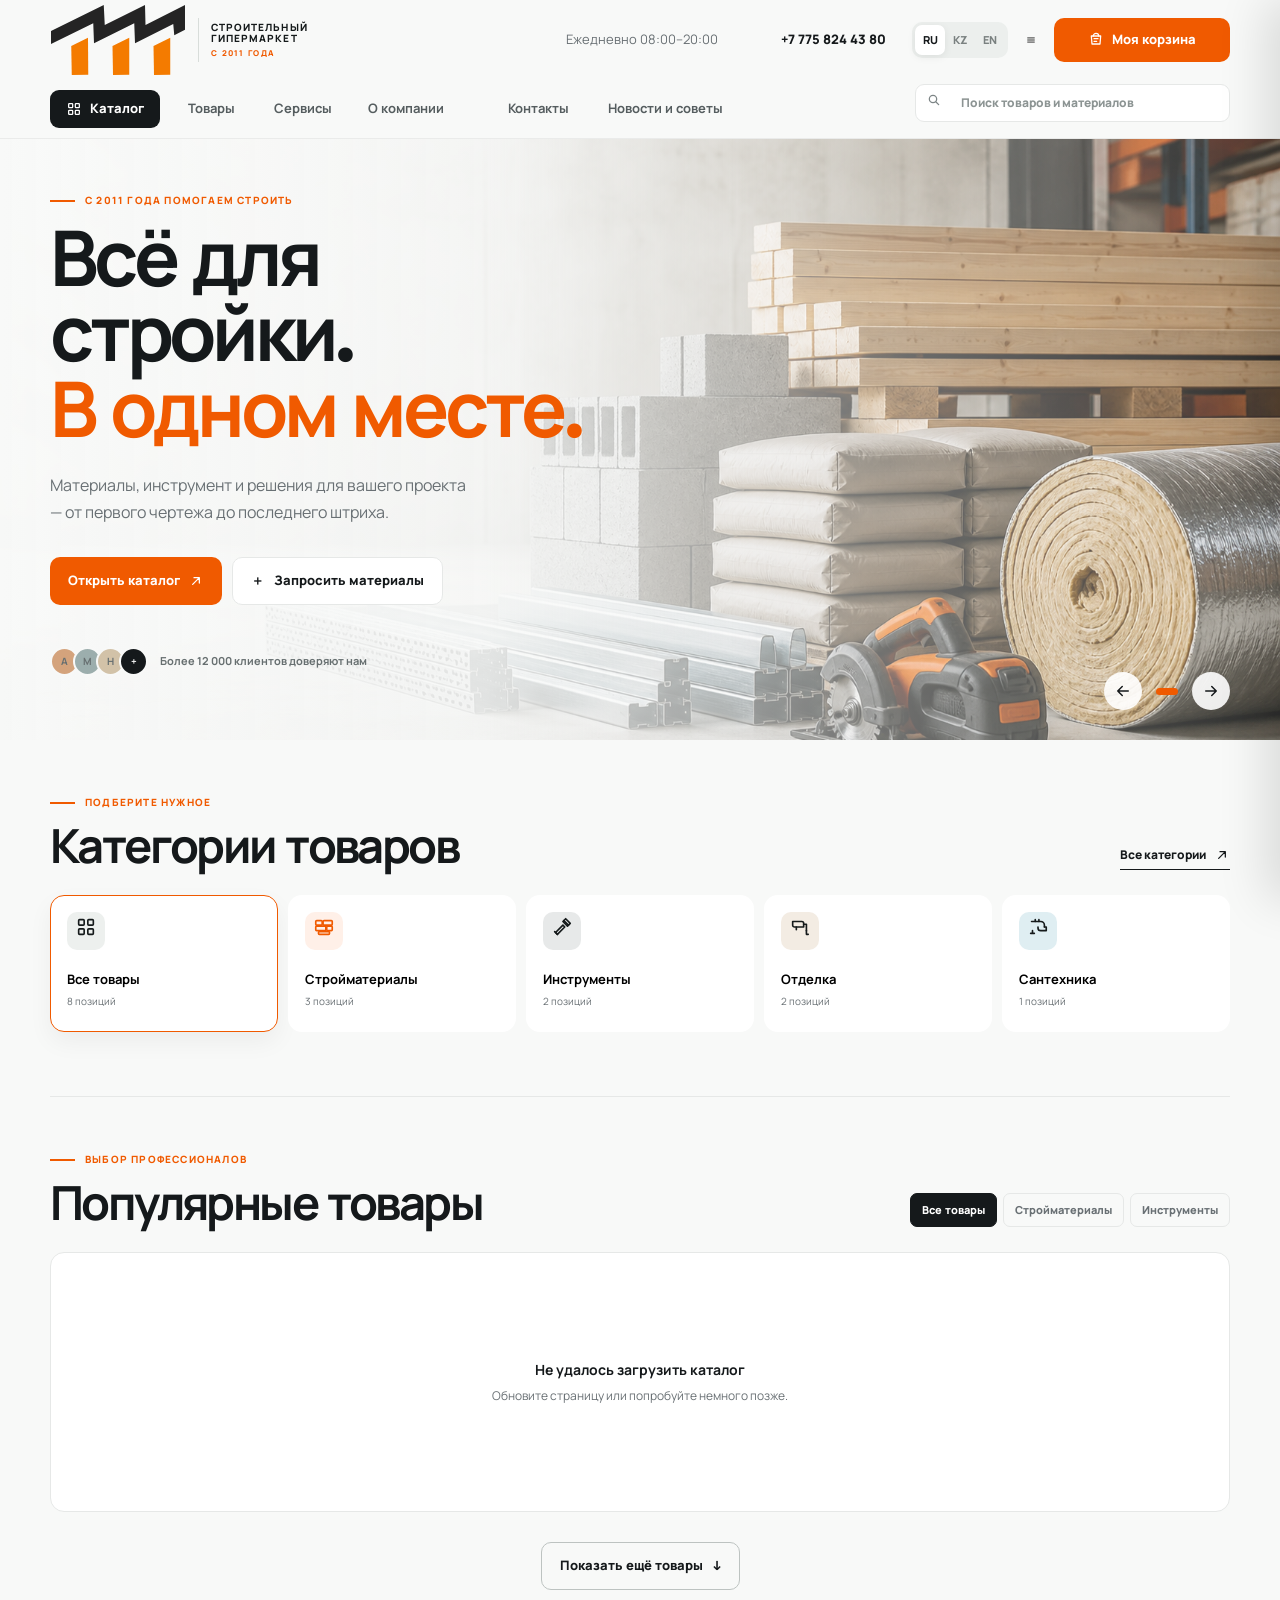
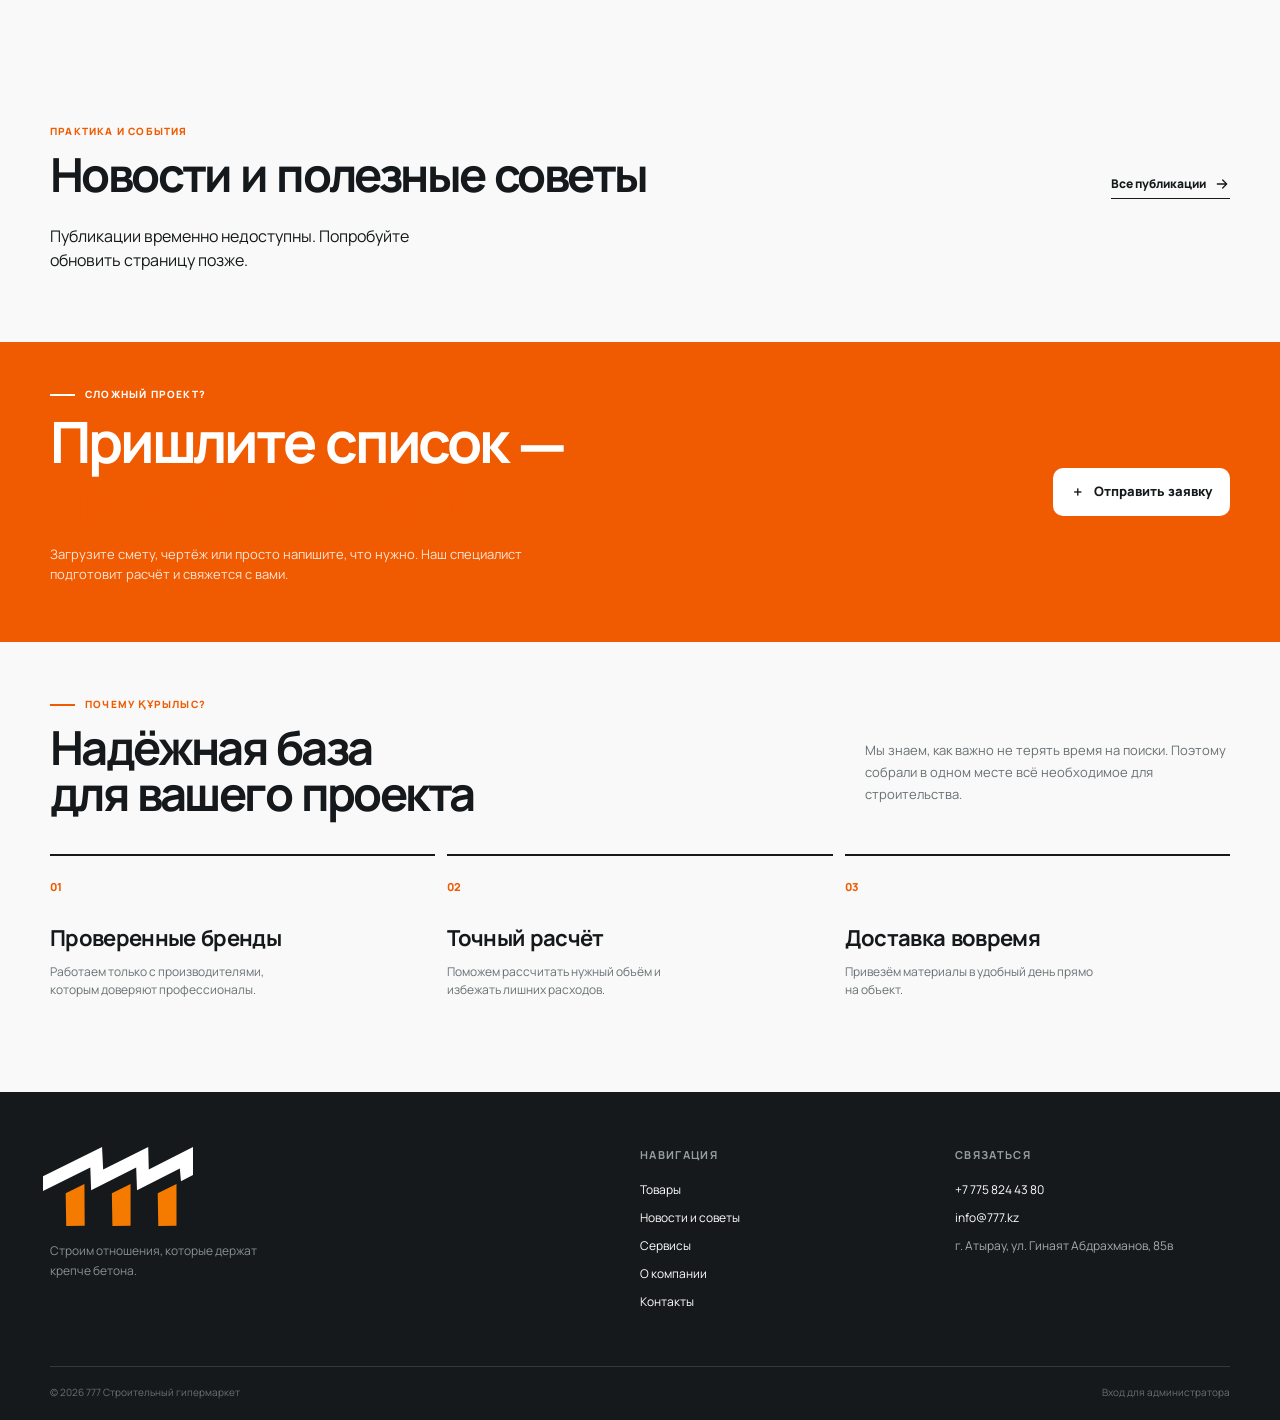
==== index.html @ 5c532634 "Keep header and hero layout stable when switching languages" ====
<!doctype html>
<html lang="ru">
  <head>
    <meta charset="UTF-8" />
    <meta name="viewport" content="width=device-width, initial-scale=1.0" />
    <link rel="icon" type="image/svg+xml" href="assets/main-logo.svg?v=20260815" />
    <meta name="description" content="777 — строительный гипермаркет в Атырау. Строительные материалы, инструменты, комплектация, расчёт и доставка для вашего проекта." />
    <meta name="robots" content="index, follow" />
    <meta name="theme-color" content="#f25c05" />
    <link rel="canonical" href="https://kurylys-hypermarket.pages.dev/" />
    <meta property="og:type" content="website" />
    <meta property="og:locale" content="ru_KZ" />
    <meta property="og:site_name" content="777 — строительный гипермаркет" />
    <meta property="og:title" content="777 — строительный гипермаркет в Атырау" />
    <meta property="og:description" content="Строительные материалы, инструменты, комплектация, расчёт и доставка для вашего проекта." />
    <meta property="og:url" content="https://kurylys-hypermarket.pages.dev/" />
    <meta property="og:image" content="https://kurylys-hypermarket.pages.dev/assets/building-materials-hero.png" />
    <meta property="og:image:alt" content="Строительные материалы в гипермаркете 777" />
    <meta name="twitter:card" content="summary_large_image" />
    <meta name="twitter:title" content="777 — строительный гипермаркет в Атырау" />
    <meta name="twitter:description" content="Строительные материалы, инструменты, комплектация, расчёт и доставка." />
    <meta name="twitter:image" content="https://kurylys-hypermarket.pages.dev/assets/building-materials-hero.png" />
    <title>777 — строительный гипермаркет в Атырау</title>
    <link rel="preconnect" href="https://fonts.googleapis.com" />
    <link rel="preconnect" href="https://fonts.gstatic.com" crossorigin />
    <link href="https://fonts.googleapis.com/css2?family=Manrope:wght@400;500;600;700;800&family=Space+Grotesk:wght@500;600;700&display=swap" rel="stylesheet" />
    <link rel="stylesheet" href="styles.css?v=20260811-home-cart" />
    <link rel="stylesheet" href="cart.css" />
    <link rel="stylesheet" href="primary-logo.css" />
    <script type="application/ld+json">
      {"@context":"https://schema.org","@graph":[{"@type":"Store","name":"777 — строительный гипермаркет","image":"https://kurylys-hypermarket.pages.dev/assets/building-materials-hero.png","logo":"https://kurylys-hypermarket.pages.dev/assets/main-logo.svg","url":"https://kurylys-hypermarket.pages.dev/","telephone":"+77758244380","email":"info@777.kz","address":{"@type":"PostalAddress","addressLocality":"Атырау","streetAddress":"ул. Гинаят Абдрахманов, 85в","addressCountry":"KZ"},"openingHours":"Mo-Su 08:00-20:00","description":"Строительный гипермаркет: материалы, инструменты, комплектация и расчёт."},{"@type":"WebSite","name":"777 — строительный гипермаркет","url":"https://kurylys-hypermarket.pages.dev/","potentialAction":{"@type":"SearchAction","target":"https://kurylys-hypermarket.pages.dev/catalog.html?search={search_term_string}","query-input":"required name=search_term_string"}}]}
    </script>
  <link rel="stylesheet" href="storefront.css?v=20261113-language-layout">
<script src="category-cache.js?v=20261113-merged-categories"></script>
</head>
  <body>
    <div class="announcement"><div class="container announcement__inner"><span class="announcement__dot"></span><span data-i18n="announcement">Доставка по городу от 15 000 ₸ — бесплатно</span><button class="announcement__close" aria-label="Закрыть">×</button></div></div>
    <header class="site-header">
      <div class="container header__top">
        <a class="brand" href="#top" aria-label="Құрылыс Гипермаркеті">
          <img src="assets/main-logo.svg" alt="777 Строительный гипермаркет" />
        </a>
        <div class="header__contacts"><span class="muted" data-i18n="workingHours">Ежедневно 08:00–20:00</span><a href="tel:+77758244380">+7 775 824 43 80</a></div>
        <div class="header__actions">
          <div class="language-switcher" role="group" aria-label="Язык"><button class="lang active" data-lang="ru">RU</button><button class="lang" data-lang="kz">KZ</button><button class="lang" data-lang="en">EN</button></div>
          <button class="icon-button menu-toggle" aria-label="Открыть меню">☰</button>
          <a class="quote-button has-inline-icon" href="cart.html" aria-label="Открыть корзину"><svg viewBox="0 0 24 24" aria-hidden="true"><path d="M5 6h14l-1 12H6L5 6Z"></path><path d="M9 10h6M9 14h4"></path><path d="M8 6a4 4 0 0 1 8 0"></path></svg><span data-i18n="quote">Моя корзина</span><b class="quote-count" data-cart-count>0</b></a>
        </div>
      </div>
      <div class="container header__nav-row">
        <button class="catalog-button" data-scroll="catalog"><span>☷</span><span data-i18n="catalog">Каталог</span></button>
        <nav class="main-nav" aria-label="Основная навигация"><a href="#catalog" data-i18n="navCatalog">Товары</a><a href="#services" data-i18n="navServices">Сервисы</a><a href="#about" data-i18n="navAbout">О компании</a><a href="#contacts" data-i18n="navContacts">Контакты</a></nav>
        <label class="search"><span aria-hidden="true">⌕</span><input id="searchInput" type="search" placeholder="Поиск товаров и материалов" data-i18n-placeholder="search" /></label>
      </div>
    </header>

    <main id="top">
      <section class="hero container">
        <div class="hero__content"><p class="eyebrow"><span class="eyebrow__line"></span><span data-i18n="eyebrow">С 2011 года помогаем строить</span></p><h1 data-i18n="heroTitle">Всё для стройки.<br /><em>В одном месте.</em></h1><p class="hero__text" data-i18n="heroText">Материалы, инструмент и решения для вашего проекта — от первого чертежа до последнего штриха.</p><div class="hero__actions"><a class="button button--primary" href="#catalog" data-i18n="openCatalog">Открыть каталог <span>↗</span></a><button class="button button--secondary" data-open-request><span>＋</span><span data-i18n="requestMaterials">Запросить материалы</span></button></div><div class="hero__trust"><div class="trust-avatars"><span>А</span><span>М</span><span>Н</span><b>+</b></div><span data-i18n="trusted">Более 12 000 клиентов доверяют нам</span></div></div>
        <div class="hero__visual"><div class="hero__orange-shape"></div><div class="hero__grid"></div><div class="hero-card hero-card--main"><span class="hero-card__tag">№ 01 / BUILD SMART</span><div class="hero-card__illustration"><span class="beam beam--1"></span><span class="beam beam--2"></span><span class="beam beam--3"></span><span class="beam beam--4"></span><span class="brick brick--1"></span><span class="brick brick--2"></span><span class="brick brick--3"></span><span class="brick brick--4"></span></div><strong data-i18n="heroCardTitle">Строим<br />с уверенностью</strong><span class="hero-card__arrow">↗</span></div><div class="hero-card hero-card--small"><span>★</span><b>4.9</b><small data-i18n="reviews">рейтинг клиентов</small></div></div>
      </section>

      <section class="category-strip container" id="catalog"><div class="section-heading"><div><p class="eyebrow"><span class="eyebrow__line"></span><span data-i18n="catalogEyebrow">Подберите нужное</span></p><h2 data-i18n="categoryTitle">Категории товаров</h2></div><a class="text-link" href="#products" data-i18n="allCategories">Все категории ↗</a></div><div class="category-grid"><button class="category-card category-card--active" data-category="all"><span class="category-icon">▦</span><b data-i18n="all">Все товары</b><small>1 240 позиций</small></button><button class="category-card" data-category="materials"><span class="category-icon category-icon--orange">▰</span><b data-i18n="materials">Стройматериалы</b><small>386 позиций</small></button><button class="category-card" data-category="tools"><span class="category-icon category-icon--dark">⌁</span><b data-i18n="tools">Инструменты</b><small>214 позиций</small></button><button class="category-card" data-category="finishing"><span class="category-icon category-icon--sand">◈</span><b data-i18n="finishing">Отделка</b><small>512 позиций</small></button><button class="category-card" data-category="plumbing"><span class="category-icon category-icon--blue">◒</span><b data-i18n="plumbing">Сантехника</b><small>128 позиций</small></button></div></section>

      <section class="products container" id="products"><div class="section-heading"><div><p class="eyebrow"><span class="eyebrow__line"></span><span data-i18n="popularEyebrow">Выбор профессионалов</span></p><h2 data-i18n="popularTitle">Популярные товары</h2></div><div class="product-controls"><button class="filter-button active" data-filter="all" data-i18n="all">Все</button><button class="filter-button" data-filter="materials" data-i18n="materials">Стройматериалы</button><button class="filter-button" data-filter="tools" data-i18n="tools">Инструменты</button></div></div><div class="product-grid" id="productGrid"></div><div class="products__footer"><button class="button button--outline" data-load-more data-i18n="showMore">Показать ещё товары <span>↓</span></button></div></section>

      <section class="request-band" id="services"><div class="container request-band__inner"><div><p class="eyebrow eyebrow--light"><span class="eyebrow__line"></span><span data-i18n="serviceEyebrow">Сложный проект?</span></p><h2 data-i18n="serviceTitle">Пришлите список —<br /><em>мы всё соберём.</em></h2><p data-i18n="serviceText">Загрузите смету, чертёж или просто напишите, что нужно. Наш специалист подготовит расчёт и свяжется с вами.</p></div><button class="button button--light" data-open-request><span>＋</span><span data-i18n="sendRequest">Отправить заявку</span></button></div></section>

      <section class="benefits container" id="about"><div class="section-heading"><div><p class="eyebrow"><span class="eyebrow__line"></span><span data-i18n="whyEyebrow">Почему Құрылыс?</span></p><h2 data-i18n="whyTitle">Надёжная база<br />для вашего проекта</h2></div><p class="section-lead" data-i18n="whyText">Мы знаем, как важно не терять время на поиски. Поэтому собрали в одном месте всё необходимое для строительства.</p></div><div class="benefits-grid"><article><span>01</span><h3 data-i18n="benefit1Title">Проверенные бренды</h3><p data-i18n="benefit1Text">Работаем только с производителями, которым доверяют профессионалы.</p></article><article><span>02</span><h3 data-i18n="benefit2Title">Точный расчёт</h3><p data-i18n="benefit2Text">Поможем рассчитать нужный объём и избежать лишних расходов.</p></article><article><span>03</span><h3 data-i18n="benefit3Title">Доставка вовремя</h3><p data-i18n="benefit3Text">Привезём материалы в удобный день прямо на объект.</p></article></div></section>
    </main>
    <footer class="footer" id="contacts"><div class="container footer__grid"><div><img src="assets/footer-logo.svg" alt="777" class="footer__logo" /><p class="footer__muted" data-i18n="footerText">Строим отношения, которые держат крепче бетона.</p></div><div><b data-i18n="footerNav">Навигация</b><a href="#catalog" data-i18n="navCatalog">Товары</a><a href="#services" data-i18n="navServices">Сервисы</a><a href="#about" data-i18n="navAbout">О компании</a></div><div><b data-i18n="footerContact">Связаться</b><a href="tel:+77001234567">+7 700 123 45 67</a><a href="mailto:info@kurylys.kz">info@kurylys.kz</a><span>г. Алматы, ул. Жетысу 18</span></div></div><div class="container footer__bottom"><span>© 2026 Құрылыс Гипермаркеті</span><span>Made for building better.</span></div></footer>

    <div class="drawer-backdrop" data-close-quote></div><aside class="quote-drawer" aria-label="Моя заявка"><div class="drawer__head"><div><p class="eyebrow"><span class="eyebrow__line"></span><span data-i18n="quoteEyebrow">Ваш список</span></p><h2 data-i18n="quoteTitle">Моя заявка</h2></div><button class="drawer__close" data-close-quote aria-label="Закрыть">×</button></div><div class="quote-items" id="quoteItems"><div class="empty-state"><span>↗</span><b data-i18n="emptyQuote">Здесь появятся товары</b><p data-i18n="emptyQuoteText">Добавляйте позиции, чтобы отправить нам запрос.</p></div></div><div class="drawer__form"><label><span data-i18n="nameLabel">Ваше имя</span><input id="customerName" type="text" placeholder="Алексей" /></label><label><span data-i18n="phoneLabel">Телефон</span><input id="customerPhone" type="tel" placeholder="+7 700 000 00 00" /></label><button class="button button--primary button--full" data-submit-quote data-i18n="submitQuote">Отправить заявку ↗</button><small data-i18n="privacy">Нажимая кнопку, вы соглашаетесь на обработку данных.</small></div></aside>
    <div class="modal" id="requestModal" aria-hidden="true"><div class="modal__panel"><button class="modal__close" data-close-request aria-label="Закрыть">×</button><p class="eyebrow"><span class="eyebrow__line"></span><span data-i18n="modalEyebrow">Поможем с расчётом</span></p><h2 data-i18n="modalTitle">Запросить материалы</h2><p class="modal__text" data-i18n="modalText">Прикрепите смету, чертёж или список — специалист вернётся с расчётом.</p><form id="requestForm"><label><span data-i18n="nameLabel">Ваше имя</span><input required type="text" placeholder="Алексей" /></label><label><span data-i18n="phoneLabel">Телефон</span><input required type="tel" placeholder="+7 700 000 00 00" /></label><label><span data-i18n="commentLabel">Что вам нужно?</span><textarea rows="3" placeholder="Например: материалы для утепления фасада"></textarea></label><label class="file-drop"><input id="fileInput" type="file" accept=".pdf,.png,.jpg,.jpeg,.xlsx,.doc,.docx" /><span class="file-drop__icon">＋</span><b data-i18n="attach">Прикрепить файл</b><small data-i18n="attachHint">PDF, JPG, PNG, XLSX до 10 МБ</small><em id="fileName"></em></label><button class="button button--primary button--full" type="submit" data-i18n="sendRequest">Отправить заявку ↗</button></form></div></div>
    <div class="toast" id="toast"></div>
    <script src="legacy-hero-guard.js"></script>
    <script src="cart-store.js?v=20260811-home-cart"></script>
    <script src="app.js"></script>
    <script src="language-layout.js?v=20261113"></script>
    <script src="catalog-route.js?v=20260814-plesk-route"></script>
    <script src="hero-gallery.js"></script>
<script src="home-catalog.js?v=20260814-fast-catalog"></script>
<script src="home-cart.js?v=20260811-cart-controls"></script>
<script src="request-queue.js?v=20260814-request-sync"></script>
<script src="quote-form.js?v=20260811-drawer-client"></script>
    <script src="icons.js"></script>
    <script src="home-search-runtime.js"></script>
    <script src="footer.js?v=20261112-news"></script>
  <script src="storefront.js?v=20261112-news-blocks"></script>
</body>
</html>
---- styles.css ----
:root{--ink:#15191b;--muted:#697074;--line:#e6e8e7;--paper:#f8f9f8;--orange:#f05a00;--orange-dark:#c74600;--sand:#f3ece3;--blue:#dfeef2;--white:#fff;--radius:20px;--shadow:0 20px 60px rgba(20,25,27,.09)}
*{box-sizing:border-box}html{scroll-behavior:smooth}body{margin:0;background:var(--paper);color:var(--ink);font-family:Manrope,Arial,sans-serif;font-size:16px;line-height:1.5}a{text-decoration:none;color:inherit}button,input,textarea{font:inherit}button{cursor:pointer;border:0}button:focus-visible,a:focus-visible,input:focus-visible,textarea:focus-visible{outline:3px solid rgba(240,90,0,.35);outline-offset:3px}.container{width:min(1180px,calc(100% - 48px));margin:0 auto}.announcement{background:var(--ink);color:#d9dedc;font-size:12px}.announcement__inner{height:34px;display:flex;align-items:center;justify-content:center;position:relative}.announcement__dot{width:6px;height:6px;background:var(--orange);border-radius:50%;margin-right:8px}.announcement__close{position:absolute;right:0;background:none;color:#8d9597;font-size:18px}.site-header{background:rgba(248,249,248,.93);backdrop-filter:blur(14px);position:sticky;top:0;z-index:20;border-bottom:1px solid rgba(230,232,231,.8)}.header__top{height:80px;display:flex;align-items:center;gap:26px}.brand img{display:block;width:148px;height:58px;object-fit:contain;mix-blend-mode:multiply}.header__contacts{display:flex;gap:22px;align-items:center;font-size:13px;margin-left:auto}.header__contacts a{font-weight:800}.muted,.footer__muted{color:var(--muted)}.header__actions{display:flex;align-items:center;gap:12px}.language-switcher{display:flex;background:#ecefed;border-radius:10px;padding:3px}.lang{background:none;color:#7a8180;border-radius:7px;font-size:11px;font-weight:800;padding:7px 8px}.lang.active{background:var(--white);color:var(--ink);box-shadow:0 2px 8px rgba(0,0,0,.07)}.icon-button{display:none;background:none;font-size:22px}.quote-button{display:flex;align-items:center;gap:8px;background:var(--orange);color:var(--white);border-radius:10px;padding:12px 14px;font-weight:800;font-size:13px;transition:.2s}.quote-button:hover,.button--primary:hover{background:var(--orange-dark);transform:translateY(-2px)}.quote-button__icon{font-size:17px}.quote-count{display:grid;place-items:center;background:rgba(255,255,255,.25);border-radius:50%;width:20px;height:20px;font-size:11px}.header__nav-row{height:58px;display:flex;align-items:center;gap:28px}.catalog-button{height:38px;padding:0 16px;border-radius:9px;background:var(--ink);color:#fff;display:flex;gap:10px;align-items:center;font-weight:800;font-size:13px}.catalog-button span:first-child{font-size:22px;line-height:0}.main-nav{display:flex;gap:24px;font-size:13px;font-weight:700;color:#555d5f}.main-nav a:hover{color:var(--orange)}.search{margin-left:auto;background:#fff;border:1px solid var(--line);border-radius:9px;width:min(315px,32vw);height:38px;display:flex;align-items:center;padding:0 10px;gap:7px;color:#7d8586}.search span{font-size:22px}.search input{border:0;outline:0;width:100%;font-size:12px;background:transparent}.search kbd{font-size:10px;border:1px solid var(--line);border-radius:4px;padding:2px 4px;color:#a1a6a6;white-space:nowrap}.hero{min-height:570px;display:grid;grid-template-columns:1fr 1fr;gap:50px;align-items:center;padding-top:54px;padding-bottom:64px}.eyebrow{display:flex;align-items:center;gap:10px;margin:0 0 14px;text-transform:uppercase;letter-spacing:.12em;font-size:10px;font-weight:800;color:var(--orange)}.eyebrow__line{height:2px;width:25px;background:var(--orange)}h1,h2,h3,p{margin-top:0}h1,h2{font-family:"Space Grotesk",sans-serif;letter-spacing:-.055em;line-height:.98}h1{font-size:clamp(48px,6vw,83px);max-width:680px;margin-bottom:24px}h1 em,h2 em{font-style:normal;color:var(--orange)}.hero__text{color:var(--muted);max-width:430px;line-height:1.7;margin-bottom:30px}.hero__actions{display:flex;gap:10px;flex-wrap:wrap}.button{min-height:48px;border-radius:10px;padding:0 18px;display:inline-flex;gap:10px;justify-content:center;align-items:center;font-size:13px;font-weight:800;transition:.2s}.button--primary{background:var(--orange);color:#fff}.button--secondary{background:#fff;border:1px solid var(--line);color:var(--ink)}.button--secondary:hover,.button--outline:hover{border-color:var(--ink);transform:translateY(-2px)}.button--outline{background:transparent;border:1px solid #bdc3c1;color:var(--ink)}.button--light{background:white;color:var(--ink)}.button--light:hover{transform:translateY(-2px);background:#f3f4f3}.button--full{width:100%}.hero__trust{display:flex;align-items:center;gap:12px;margin-top:42px;font-size:11px;font-weight:700;color:#676f70}.trust-avatars{display:flex;align-items:center}.trust-avatars span,.trust-avatars b{display:grid;place-items:center;width:29px;height:29px;margin-left:-6px;border:2px solid var(--paper);border-radius:50%;font-size:10px}.trust-avatars span:first-child{margin-left:0;background:#d4a37c}.trust-avatars span:nth-child(2){background:#9caead}.trust-avatars span:nth-child(3){background:#d2c2a8}.trust-avatars b{background:var(--ink);color:#fff}.hero__visual{height:445px;position:relative}.hero__orange-shape{position:absolute;width:76%;height:86%;right:1%;top:4%;background:var(--orange);clip-path:polygon(23% 0,100% 0,100% 76%,75% 100%,0 100%,0 25%);border-radius:6px;opacity:.95}.hero__grid{position:absolute;inset:0;background-image:linear-gradient(rgba(21,25,27,.15) 1px,transparent 1px),linear-gradient(90deg,rgba(21,25,27,.15) 1px,transparent 1px);background-size:34px 34px;opacity:.35;clip-path:polygon(8% 8%,92% 0,100% 87%,17% 100%)}.hero-card{position:absolute;background:#fff;box-shadow:var(--shadow);border-radius:14px}.hero-card--main{inset:12% 8% 8% 9%;padding:26px 28px;background:#1b2021;color:#fff;overflow:hidden}.hero-card__tag{font-size:10px;letter-spacing:.14em;color:#9fa6a4}.hero-card strong{position:absolute;left:28px;bottom:24px;font-family:"Space Grotesk";font-size:27px;line-height:.95;letter-spacing:-.04em}.hero-card__arrow{position:absolute;right:25px;bottom:21px;font-size:28px;color:var(--orange)}.hero-card__illustration{position:absolute;right:4%;top:12%;width:72%;height:68%;background:linear-gradient(145deg,#353b3c,#101314);clip-path:polygon(16% 0,100% 0,84% 100%,0 86%)}.beam{position:absolute;height:18%;width:73%;background:var(--orange);transform:skew(-30deg);left:15%}.beam--1{top:15%}.beam--2{top:36%;left:23%}.beam--3{top:57%;left:31%}.beam--4{top:78%;left:39%}.brick{position:absolute;width:18%;height:11%;background:#e7ecea;transform:skew(-30deg);right:8%}.brick--1{top:23%}.brick--2{top:44%;right:16%}.brick--3{top:65%;right:24%}.brick--4{top:86%;right:32%}.hero-card--small{right:0;bottom:2%;padding:13px 15px 12px;display:grid;grid-template-columns:auto 1fr;column-gap:9px;align-items:center}.hero-card--small span{grid-row:span 2;color:var(--orange);font-size:23px}.hero-card--small b{font-size:18px}.hero-card--small small{font-size:9px;color:var(--muted)}.category-strip,.products,.benefits{padding:55px 0 64px}.section-heading{display:flex;align-items:end;justify-content:space-between;margin-bottom:25px;gap:24px}h2{font-size:clamp(32px,4vw,47px);margin-bottom:0}.text-link{font-size:12px;font-weight:800;border-bottom:1px solid var(--ink);padding-bottom:5px}.category-grid{display:grid;grid-template-columns:repeat(5,1fr);gap:10px}.category-card{min-height:137px;background:#fff;border:1px solid transparent;border-radius:14px;padding:16px;display:flex;align-items:flex-start;flex-direction:column;text-align:left;transition:.2s}.category-card:hover,.category-card--active{border-color:var(--orange);transform:translateY(-3px);box-shadow:0 10px 25px rgba(20,25,27,.05)}.category-icon{display:grid;place-items:center;width:38px;height:38px;background:#edf0ee;border-radius:10px;font-size:25px;margin-bottom:20px}.category-icon--orange{background:#fff0e8;color:var(--orange)}.category-icon--dark{background:#e7e9e9}.category-icon--sand{background:var(--sand)}.category-icon--blue{background:var(--blue)}.category-card b{font-size:13px;margin-bottom:4px}.category-card small{font-size:10px;color:var(--muted)}.products{border-top:1px solid var(--line)}.product-controls{display:flex;gap:6px;flex-wrap:wrap}.filter-button{background:transparent;border:1px solid var(--line);border-radius:7px;padding:8px 11px;font-size:11px;font-weight:800;color:var(--muted)}.filter-button.active{background:var(--ink);color:#fff;border-color:var(--ink)}.product-grid{display:grid;grid-template-columns:repeat(4,1fr);gap:12px}.product-card{background:#fff;border:1px solid transparent;border-radius:14px;padding:10px;position:relative;transition:.2s}.product-card:hover{border-color:#d3d8d6;transform:translateY(-3px);box-shadow:0 12px 28px rgba(20,25,27,.06)}.product-media{height:177px;background:#ecefed;border-radius:9px;position:relative;display:grid;place-items:center;overflow:hidden}.product-media:before{content:"";position:absolute;width:82%;height:70%;background:linear-gradient(135deg,#d8dcdb,#9fa8a6);clip-path:polygon(10% 15%,85% 0,100% 82%,18% 100%);transform:rotate(-6deg)}.product-media--orange{background:#fff0e8}.product-media--orange:before{background:linear-gradient(135deg,#f8a168,#e74e00);clip-path:polygon(7% 28%,94% 5%,100% 76%,13% 100%)}.product-media--dark{background:#e9ebea}.product-media--dark:before{background:linear-gradient(135deg,#5b6462,#1b2021);clip-path:polygon(15% 3%,100% 15%,82% 94%,0 78%)}.product-media--sand{background:var(--sand)}.product-media--sand:before{background:linear-gradient(135deg,#ded0bd,#aa8d6c);clip-path:polygon(0 15%,83% 0,100% 83%,22% 100%)}.product-badge{position:absolute;left:10px;top:10px;background:var(--orange);color:#fff;border-radius:5px;padding:4px 6px;font-size:9px;font-weight:800}.product-card__add{position:absolute;right:16px;top:182px;width:31px;height:31px;border-radius:50%;background:var(--ink);color:white;font-size:20px;line-height:1}.product-info{padding:15px 4px 6px}.product-info small{font-size:10px;color:var(--muted)}.product-info h3{font-size:13px;line-height:1.35;margin:5px 0 14px;max-width:85%}.product-price{display:flex;align-items:baseline;gap:5px;font-family:"Space Grotesk"}.product-price b{font-size:18px}.product-price span{font-size:10px;color:var(--muted)}.products__footer{text-align:center;margin-top:30px}.request-band{background:var(--orange);color:white}.request-band__inner{min-height:300px;display:flex;justify-content:space-between;align-items:center;gap:30px}.eyebrow--light{color:#fff}.eyebrow--light .eyebrow__line{background:#fff}.request-band h2{font-size:clamp(35px,5vw,57px);margin-bottom:17px}.request-band p:not(.eyebrow){max-width:490px;color:#ffe6d9;font-size:13px}.benefits .section-lead{max-width:365px;color:var(--muted);font-size:13px;line-height:1.7}.benefits-grid{display:grid;grid-template-columns:repeat(3,1fr);gap:12px;margin-top:36px}.benefits-grid article{border-top:2px solid var(--ink);padding:17px 0}.benefits-grid article>span{font-size:11px;color:var(--orange);font-weight:800}.benefits-grid h3{font-family:"Space Grotesk";font-size:22px;letter-spacing:-.03em;margin:25px 0 8px}.benefits-grid p{font-size:12px;color:var(--muted);max-width:260px}.footer{background:var(--ink);color:#fff;padding:55px 0 20px}.footer__grid{display:grid;grid-template-columns:2fr 1fr 1fr;gap:40px;padding-bottom:55px}.footer__logo{width:150px;filter:invert(1);mix-blend-mode:screen;margin-left:-7px}.footer__grid p{max-width:230px;font-size:12px;line-height:1.7;color:#889191;margin-top:9px}.footer__grid>div:not(:first-child){display:flex;flex-direction:column;gap:10px;font-size:12px}.footer__grid b{font-size:11px;text-transform:uppercase;letter-spacing:.12em;color:#969f9f;margin-bottom:7px}.footer__grid a:hover{color:#ff7f32}.footer__grid span{color:#a5acab}.footer__bottom{border-top:1px solid #343a3b;padding-top:18px;display:flex;justify-content:space-between;color:#687172;font-size:10px}.drawer-backdrop{position:fixed;inset:0;background:rgba(21,25,27,.4);opacity:0;visibility:hidden;transition:.25s;z-index:30}.quote-drawer{position:fixed;z-index:31;right:0;top:0;height:100vh;width:min(435px,100%);background:#fff;transform:translateX(100%);transition:.3s;box-shadow:-15px 0 45px rgba(0,0,0,.12);display:flex;flex-direction:column}.drawer-open .drawer-backdrop{opacity:1;visibility:visible}.drawer-open .quote-drawer{transform:translateX(0)}.drawer__head{display:flex;justify-content:space-between;padding:38px 30px 24px;border-bottom:1px solid var(--line)}.drawer__head h2{font-size:36px}.drawer__close,.modal__close{background:none;font-size:30px;color:var(--muted);align-self:flex-start}.quote-items{padding:20px 30px;flex:1;overflow:auto}.empty-state{text-align:center;padding:65px 20px;color:var(--muted)}.empty-state span{display:grid;place-items:center;background:#fff0e8;color:var(--orange);border-radius:50%;width:52px;height:52px;margin:0 auto 16px;font-size:25px}.empty-state b{display:block;color:var(--ink);font-size:14px}.empty-state p{font-size:12px}.quote-item{display:grid;grid-template-columns:70px 1fr auto;align-items:center;gap:12px;border-bottom:1px solid var(--line);padding:10px 0}.quote-item__media{height:60px;border-radius:8px;background:#f1f2f1;position:relative;overflow:hidden}.quote-item__media:before{content:"";position:absolute;inset:12px 6px;background:var(--orange);transform:rotate(-12deg)}.quote-item__name{font-weight:800;font-size:12px}.quote-item__meta{font-size:10px;color:var(--muted)}.quote-item__remove{background:none;color:#a6adab;font-size:18px}.drawer__form{padding:20px 30px 28px;border-top:1px solid var(--line)}label{display:block;font-size:11px;font-weight:800;margin-bottom:13px}label span{display:block;margin-bottom:6px}input,textarea{width:100%;border:1px solid #dadddb;background:#fbfcfb;border-radius:8px;padding:11px 12px;outline:0;font-size:12px;resize:vertical}input:focus,textarea:focus{border-color:var(--orange);box-shadow:0 0 0 3px rgba(240,90,0,.1)}.drawer__form small{display:block;text-align:center;color:#99a09f;font-size:9px;margin-top:10px}.modal{position:fixed;inset:0;z-index:40;background:rgba(21,25,27,.5);display:grid;place-items:center;padding:20px;opacity:0;visibility:hidden;transition:.25s}.modal.is-open{opacity:1;visibility:visible}.modal__panel{background:#fff;border-radius:18px;padding:32px;max-width:485px;width:100%;position:relative;box-shadow:var(--shadow);transform:translateY(12px);transition:.25s}.modal.is-open .modal__panel{transform:none}.modal__close{position:absolute;right:20px;top:18px}.modal__panel h2{font-size:38px;margin-bottom:12px}.modal__text{font-size:12px;color:var(--muted);max-width:370px;margin-bottom:23px}.file-drop{border:1px dashed #c9cfcd;border-radius:10px;min-height:83px;display:flex;align-items:center;justify-content:center;flex-direction:column;color:var(--muted);position:relative}.file-drop input{position:absolute;inset:0;opacity:0;cursor:pointer}.file-drop__icon{color:var(--orange);font-size:20px;line-height:1}.file-drop b{font-size:11px;color:var(--ink)}.file-drop small{font-weight:400;font-size:9px}.file-drop em{font-size:10px;color:var(--orange);font-style:normal;margin-top:4px}.toast{position:fixed;right:25px;bottom:25px;z-index:50;background:var(--ink);color:white;border-left:4px solid var(--orange);border-radius:9px;padding:13px 18px;font-size:12px;box-shadow:var(--shadow);transform:translateY(30px);opacity:0;pointer-events:none;transition:.25s}.toast.show{transform:none;opacity:1}
@media(max-width:900px){.header__contacts{display:none}.header__nav-row{gap:12px}.main-nav{display:none}.search{width:auto;flex:1}.hero{grid-template-columns:1fr;min-height:auto;padding-top:55px}.hero__visual{height:400px;max-width:600px;width:100%;margin:0 auto}.category-grid{grid-template-columns:repeat(3,1fr)}.category-card:last-child{display:none}.product-grid{grid-template-columns:repeat(2,1fr)}.footer__grid{grid-template-columns:1.5fr 1fr 1fr}}
@media(max-width:600px){.container{width:min(100% - 32px,1180px)}.announcement__inner{justify-content:flex-start;padding-right:25px}.header__top{height:68px;gap:10px}.brand img{width:120px}.header__actions{margin-left:auto;gap:5px}.icon-button{display:block}.quote-button{padding:10px}.quote-button>span:not(.quote-button__icon),.quote-button b{display:none}.header__nav-row{height:52px}.catalog-button{font-size:11px;padding:0 11px}.search{width:auto}.search kbd{display:none}.main-nav.is-mobile{display:flex;position:absolute;top:102px;left:16px;right:16px;z-index:22;padding:14px;background:#fff;border:1px solid var(--line);border-radius:12px;box-shadow:var(--shadow);flex-direction:column;gap:14px}.hero{padding-top:38px;padding-bottom:40px}.hero__text{font-size:14px}.hero__actions .button{width:100%}.hero__visual{height:300px}.hero-card--main{inset:8% 4% 4% 5%;padding:18px}.hero-card strong{left:18px;bottom:18px;font-size:21px}.hero-card__tag{font-size:8px}.hero-card--small{font-size:12px}.section-heading{align-items:flex-start;flex-direction:column}.section-heading h2{font-size:35px}.text-link{align-self:flex-end;margin-top:-8px}.category-strip,.products,.benefits{padding:40px 0 48px}.category-grid{grid-template-columns:repeat(2,1fr)}.category-card{min-height:123px;padding:13px}.category-card:last-child{display:flex}.category-card small{font-size:9px}.product-controls{width:100%}.product-grid{gap:8px}.product-media{height:135px}.product-card__add{top:140px;right:13px}.product-info{padding-top:15px}.product-info h3{font-size:11px}.product-price b{font-size:15px}.request-band__inner{padding-top:45px;padding-bottom:45px;display:block}.request-band h2{font-size:40px}.request-band .button{width:100%;margin-top:18px}.benefits-grid{grid-template-columns:1fr;gap:25px}.benefits-grid article{padding-top:12px}.footer__grid{grid-template-columns:1fr 1fr;gap:25px}.footer__grid>div:first-child{grid-column:span 2}.footer__bottom{gap:10px;flex-direction:column}.drawer__head,.quote-items,.drawer__form{padding-left:20px;padding-right:20px}.modal__panel{padding:25px 20px}.modal__panel h2{font-size:32px}}
@media(prefers-reduced-motion:reduce){*,*::before,*::after{scroll-behavior:auto!important;transition:none!important}}
/* Final polish overrides */
.announcement{display:none}
.brand img{content:url('assets/logo-transparent.png');width:184px;height:76px;mix-blend-mode:normal}
.footer__logo{content:url('assets/logo-transparent.png');width:190px;filter:invert(1)}
.product-price{display:none}
@media(max-width:600px){.brand img{width:145px;height:66px}}
.quote-item__meta{display:none}
h1,h2,h3,.button,.quote-button,.catalog-button,.filter-button,.category-card b,.product-info h3,.footer__grid b{font-family:"Space Grotesk",Manrope,Arial,sans-serif}
.benefits-grid h3{font-family:"Space Grotesk",Manrope,Arial,sans-serif}
.footer .footer__logo{filter:none!important;mix-blend-mode:normal}
html[lang="kz"] h1,html[lang="kz"] h2,html[lang="kz"] h3,html[lang="kz"] .hero-card strong,html[lang="kz"] .button,html[lang="kz"] .quote-button,html[lang="kz"] .catalog-button,html[lang="kz"] .filter-button,html[lang="kz"] .category-card b,html[lang="kz"] .product-info h3,html[lang="kz"] .footer__grid b{font-family:"Segoe UI",Arial,sans-serif!important;font-weight:800}
html[lang="kz"] body{font-family:"Segoe UI",Arial,sans-serif}
.hero__visual{background:url('assets/building-materials-hero.png') center center/cover no-repeat;border-radius:18px;overflow:hidden;box-shadow:0 24px 60px rgba(21,25,27,.12)}
.hero__orange-shape,.hero__grid,.hero-card--main{display:none}
@media(max-width:600px){.hero__visual{background-position:66% center;border-radius:14px}}
.selected-files{display:flex;flex-wrap:wrap;gap:6px;margin:-3px 0 13px}.selected-file{display:flex;align-items:center;gap:6px;border:1px solid #e1e5e3;background:#f7f9f8;border-radius:7px;padding:6px 8px;font-size:10px;color:#515a59}.selected-file__size{color:#9aa2a0}.form-status{font-size:11px;line-height:1.45;border-radius:8px;padding:9px 11px;margin-top:10px;display:none}.form-status.is-error{display:block;background:#fff0ed;color:#bd3f25}.form-status.is-success{display:block;background:#e8f5ee;color:#237245}
.product-media.has-photo{background-position:center;background-size:cover;background-repeat:no-repeat}
.product-media.has-photo:before{display:none}
.brand img,.footer__logo{background:#fff;padding:3px;mix-blend-mode:normal}
.hero{position:relative;max-width:none;width:100%;padding-left:max(24px,calc((100vw - 1180px)/2));padding-right:max(24px,calc((100vw - 1180px)/2));background-position:center;background-size:cover;background-repeat:no-repeat;overflow:hidden}
.hero::before{content:"";position:absolute;inset:0;background:linear-gradient(90deg,rgba(248,249,248,.98) 0%,rgba(248,249,248,.9) 38%,rgba(248,249,248,.46) 68%,rgba(248,249,248,.18) 100%);z-index:0}
.hero>*{position:relative;z-index:1}.hero__content{max-width:590px}.hero__visual{display:none}.hero-gallery-controls{position:absolute;right:max(24px,calc((100vw - 1180px)/2));bottom:30px;z-index:3;display:flex;align-items:center;gap:8px}.hero-gallery-controls button{width:38px;height:38px;border-radius:50%;background:rgba(255,255,255,.9);color:var(--ink);font-weight:800}.hero-gallery-controls button:hover{background:var(--orange);color:#fff}.hero-gallery-dots{display:flex;gap:5px;margin:0 6px}.hero-gallery-dots button{width:7px;height:7px;padding:0;background:rgba(21,25,27,.35)}.hero-gallery-dots button.active{width:22px;border-radius:5px;background:var(--orange)}
@media(max-width:600px){.hero{min-height:650px;padding-left:16px;padding-right:16px;background-position:62% center}.hero::before{background:linear-gradient(180deg,rgba(248,249,248,.97) 0%,rgba(248,249,248,.86) 52%,rgba(248,249,248,.35) 100%)}.hero-gallery-controls{right:16px;bottom:22px}}
.brand img,.footer__logo{background:transparent!important;padding:0!important}
/* Header uses the clean 777 symbol; the full official logo remains in the footer. */
.brand img{content:url('assets/logo-777.png')!important;width:142px;height:64px;object-fit:contain}
@media(max-width:600px){.brand img{width:112px;height:54px}}
.search{position:relative;transition:.2s}.search:focus-within{border-color:var(--orange);box-shadow:0 0 0 4px rgba(240,90,0,.1);background:#fff}.search input::placeholder{color:#8c9493}.search-suggestions{position:absolute;top:calc(100% + 8px);left:0;right:0;background:#fff;border:1px solid var(--line);border-radius:12px;box-shadow:0 16px 40px rgba(21,25,27,.13);padding:6px;display:none;z-index:50}.search-suggestions.is-open{display:block}.search-suggestions a{display:flex;align-items:center;gap:8px;padding:10px;border-radius:7px;font-size:11px;font-weight:700}.search-suggestions a:hover{background:#fff3eb;color:var(--orange)}.search-suggestions a span{font-size:16px;color:var(--orange)}.search-suggestions a b{margin-left:auto;font-size:15px}.search-empty{padding:12px;font-size:11px;color:var(--muted)}
.product-media.has-photo img{width:100%;height:100%;display:block;object-fit:cover;object-position:center;position:relative;z-index:1;transition:transform .25s ease}.product-card:hover .product-media.has-photo img{transform:scale(1.03)}.product-media.has-photo{background:#eef1ef}.product-media.has-photo:before{display:none}.form-status{min-height:20px;margin-top:10px;color:var(--muted);font-size:11px}.form-status.is-success{color:#237545}.form-status.is-error{color:#b6442b}
.search input:focus{border:0;box-shadow:none;outline:0}.search:focus-within{border-color:var(--line);box-shadow:none}.search-suggestions{position:absolute;top:calc(100% + 7px);left:0;right:0;background:#fff;border:1px solid var(--line);border-radius:10px;box-shadow:0 14px 30px rgba(20,25,27,.1);overflow:hidden;display:none;z-index:30}.search:focus-within .search-suggestions,.search-suggestions.is-open{display:block}.search-suggestions a,.search-empty{display:flex;align-items:center;gap:9px;padding:11px 12px;font-size:11px}.search-suggestions a:hover{background:#f5f6f5}.search-suggestions a b{margin-left:auto;color:var(--orange)}.search-empty{color:var(--muted)}
.category-icon{font-size:0;position:relative}.category-icon::before{content:"";display:block;width:22px;height:22px;background-repeat:no-repeat;background-position:center;background-size:contain}.category-grid .category-card:nth-child(1) .category-icon::before{background-image:url("data:image/svg+xml,%3Csvg xmlns='http://www.w3.org/2000/svg' viewBox='0 0 24 24' fill='none' stroke='%23151a1b' stroke-width='1.8'%3E%3Crect x='4' y='4' width='16' height='16' rx='2'/%3E%3Cpath d='M4 10h16M4 15h16M10 4v16M15 4v16'/%3E%3C/svg%3E")}.category-grid .category-card:nth-child(2) .category-icon::before{background-image:url("data:image/svg+xml,%3Csvg xmlns='http://www.w3.org/2000/svg' viewBox='0 0 24 24' fill='none' stroke='%23f05a00' stroke-width='1.8'%3E%3Cpath d='m4 7 16-2-2 12-16 2 2-12Z'/%3E%3C/svg%3E")}.category-grid .category-card:nth-child(3) .category-icon::before{background-image:url("data:image/svg+xml,%3Csvg xmlns='http://www.w3.org/2000/svg' viewBox='0 0 24 24' fill='none' stroke='%23151a1b' stroke-width='1.8'%3E%3Cpath d='m5 15 4-4 3 3 4-5 3 3M4 19h16'/%3E%3C/svg%3E")}.category-grid .category-card:nth-child(4) .category-icon::before{background-image:url("data:image/svg+xml,%3Csvg xmlns='http://www.w3.org/2000/svg' viewBox='0 0 24 24' fill='none' stroke='%23151a1b' stroke-width='1.8'%3E%3Cpath d='m12 4 8 8-8 8-8-8 8-8Z'/%3E%3Cpath d='m12 8 4 4-4 4-4-4 4-4Z'/%3E%3C/svg%3E")}.category-grid .category-card:nth-child(5) .category-icon::before{background-image:url("data:image/svg+xml,%3Csvg xmlns='http://www.w3.org/2000/svg' viewBox='0 0 24 24' fill='none' stroke='%23151a1b' stroke-width='1.8'%3E%3Cpath d='M12 4a8 8 0 1 0 0 16V4Z'/%3E%3Ccircle cx='12' cy='12' r='8'/%3E%3C/svg%3E")}.product-card__add{width:38px;height:38px;right:14px;top:182px;border:2px solid #fff;box-shadow:0 5px 14px rgba(21,25,27,.18);font-size:0;display:grid;place-items:center;transition:transform .2s ease,background .2s ease}.product-card__add::before,.product-card__add::after{content:"";position:absolute;width:14px;height:2px;border-radius:2px;background:#fff}.product-card__add::after{transform:rotate(90deg)}.product-card__add:hover{background:var(--orange);transform:scale(1.08)}.product-card__add:active{transform:scale(.94)}.file-drop__icon{font-size:0}.file-drop__icon::before{content:"";display:block;width:20px;height:20px;border:2px solid var(--orange);border-radius:5px;transform:rotate(45deg);margin-bottom:7px}
.category-icon svg{display:none}
.quote-file-drop{margin:4px 0 10px;min-height:94px}.quote-file-drop b{font-size:11px}.quote-file-drop small{margin-top:3px}.drawer__form textarea{min-height:76px}.drawer__form .selected-files{margin:0 0 10px}.drawer__form .form-status.is-success,.drawer__form .form-status.is-error{display:block}
.ui-icon{width:18px;height:18px;display:inline-grid;place-items:center;flex:0 0 auto}.ui-icon svg,.has-inline-icon svg{width:100%;height:100%;fill:none;stroke:currentColor;stroke-width:1.9;stroke-linecap:round;stroke-linejoin:round}.menu-toggle.ui-icon{width:22px;height:22px}.catalog-button .ui-icon{width:18px;height:18px}.search>.ui-icon{width:16px;height:16px}.quote-button__icon.ui-icon{width:16px;height:16px}.drawer__close.ui-icon,.modal__close.ui-icon,.quote-item__remove.ui-icon{width:24px;height:24px;padding:3px}.hero-card__arrow.ui-icon{width:25px;height:25px}.hero-card--small>.ui-icon{width:20px;height:20px}.file-drop__icon.ui-icon{width:22px;height:22px;margin-bottom:7px}.empty-state>.ui-icon{width:52px;height:52px;padding:14px}.has-inline-icon{display:inline-flex;align-items:center;gap:8px}.has-inline-icon svg{width:16px;height:16px;flex:0 0 auto}
.file-drop__icon.ui-icon::before{display:none}
.product-media{isolation:isolate}
.product-media .product-media__link{position:absolute;inset:0;z-index:1;display:block}
.product-media .product-card__add{position:absolute;top:auto;right:10px;bottom:10px;z-index:4;width:38px;height:38px;margin:0}
.product-media .product-badge{z-index:3}
.product-info h3{max-width:none}
.product-title-link{display:block;transition:color .2s ease}
.product-title-link:hover{color:var(--orange)}
.product-title-link:focus-visible,.product-media__link:focus-visible{outline:3px solid var(--orange);outline-offset:-3px}
.catalog-filter-status{margin:12px 0;color:var(--muted);font-size:12px}
.catalog-loading{grid-column:1/-1;display:grid;justify-items:center;gap:7px;min-height:260px;align-content:center;padding:32px;color:var(--muted);text-align:center;border:1px solid var(--line);border-radius:14px;background:#fff}
.catalog-loading b{color:var(--ink);font-size:14px}.catalog-loading p{margin:0;font-size:12px}.catalog-loading button{margin-top:7px;min-height:38px;padding:0 14px;border:1px solid var(--ink);border-radius:8px;background:#fff;color:var(--ink);font-size:12px;font-weight:800}.catalog-loading button:hover{border-color:var(--orange);color:var(--orange)}
.catalog-loading__spinner{width:28px;height:28px;border:3px solid #e4e8e6;border-top-color:var(--orange);border-radius:50%;animation:catalog-spin .7s linear infinite}@keyframes catalog-spin{to{transform:rotate(360deg)}}
@media(prefers-reduced-motion:reduce){.catalog-loading__spinner{animation:none}}
.product-page{padding-top:42px;padding-bottom:90px}
.product-back{display:inline-flex;align-items:center;gap:8px;font-size:12px;font-weight:800;margin-bottom:24px;color:#4f5958}
.product-back svg{width:17px;height:17px;fill:none;stroke:currentColor;stroke-width:2;stroke-linecap:round;stroke-linejoin:round}
.product-detail{display:grid;grid-template-columns:minmax(0,1fr) minmax(350px,.88fr);gap:clamp(36px,6vw,88px);align-items:start}
.product-detail__media{min-height:480px;background:#eef1ef;border-radius:18px;overflow:hidden;border:1px solid var(--line)}
.product-detail__media img{width:100%;height:100%;min-height:480px;display:block;object-fit:cover}
.product-detail__content{padding-top:10px}
.product-detail__brand{font-size:13px;font-weight:800;color:var(--muted);margin:0 0 8px}
.product-detail h1{font-size:clamp(40px,5vw,66px);max-width:680px;margin-bottom:20px}
.product-detail__description{color:var(--muted);font-size:15px;line-height:1.75;max-width:560px;margin-bottom:28px}
.product-detail__specs{margin-top:42px;padding-top:28px;border-top:1px solid var(--line)}
.product-detail__specs h2{font-size:30px;margin-bottom:18px}
.product-detail__specs dl{margin:0}
.product-spec{display:grid;grid-template-columns:minmax(130px,.8fr) 1.2fr;gap:18px;padding:13px 0;border-top:1px solid var(--line);font-size:13px}
.product-spec:first-child{border-top:0}
.product-spec dt{color:var(--muted)}
.product-spec dd{margin:0;font-weight:700}
.product-not-found{padding:100px 0;max-width:620px}
.product-not-found h1{margin-bottom:18px}
.product-not-found p:not(.eyebrow){color:var(--muted);margin-bottom:28px}
@media(max-width:800px){.product-detail{grid-template-columns:1fr;gap:30px}.product-detail__media,.product-detail__media img{min-height:350px}.product-page{padding-top:30px;padding-bottom:60px}}
@media(max-width:600px){.product-media .product-card__add{top:auto;right:8px;bottom:8px;width:36px;height:36px}.product-detail__media,.product-detail__media img{min-height:280px}.product-spec{grid-template-columns:1fr;gap:4px}.product-detail__specs{margin-top:32px}}
.hero>.hero-gallery-layer{position:absolute!important;inset:0;z-index:0!important;display:block!important;background-position:center;background-size:cover;background-repeat:no-repeat;opacity:0;pointer-events:none;transition:opacity .7s cubic-bezier(.22,.61,.36,1);will-change:opacity}
.hero>.hero-gallery-layer.is-visible{opacity:1;animation:hero-background-drift 6s ease-out both}
.hero::before{z-index:1}
.hero>.hero__content{z-index:2}
.hero>.hero-gallery-controls{z-index:3}
.hero-gallery-controls .hero-gallery-button{display:grid;place-items:center}
.hero-gallery-controls .hero-gallery-button svg{width:18px;height:18px;fill:none;stroke:currentColor;stroke-width:2;stroke-linecap:round;stroke-linejoin:round}
.hero-gallery-dots button{transition:width .25s ease,background .25s ease}
@keyframes hero-background-drift{from{transform:scale(1.035)}to{transform:scale(1)}}
@media(prefers-reduced-motion:reduce){.hero>.hero-gallery-layer{transition:none}.hero>.hero-gallery-layer.is-visible{animation:none}}
.category-grid .category-card:nth-child(1) .category-icon::before{background-image:url("data:image/svg+xml,%3Csvg xmlns='http://www.w3.org/2000/svg' viewBox='0 0 24 24' fill='none' stroke='%23151a1b' stroke-width='1.8' stroke-linejoin='round'%3E%3Crect x='4' y='4' width='6' height='6' rx='1'/%3E%3Crect x='14' y='4' width='6' height='6' rx='1'/%3E%3Crect x='4' y='14' width='6' height='6' rx='1'/%3E%3Crect x='14' y='14' width='6' height='6' rx='1'/%3E%3C/svg%3E")}
.category-grid .category-card:nth-child(2) .category-icon::before{background-image:url("data:image/svg+xml,%3Csvg xmlns='http://www.w3.org/2000/svg' viewBox='0 0 24 24' fill='none' stroke='%23f05a00' stroke-width='1.8' stroke-linejoin='round'%3E%3Crect x='3' y='5' width='7' height='5' rx='1'/%3E%3Crect x='11' y='5' width='10' height='5' rx='1'/%3E%3Crect x='3' y='11' width='11' height='5' rx='1'/%3E%3Crect x='15' y='11' width='6' height='5' rx='1'/%3E%3Crect x='6' y='17' width='12' height='3' rx='1'/%3E%3C/svg%3E")}
.category-grid .category-card:nth-child(3) .category-icon::before{background-image:url("data:image/svg+xml,%3Csvg xmlns='http://www.w3.org/2000/svg' viewBox='0 0 24 24' fill='none' stroke='%23151a1b' stroke-width='1.8' stroke-linecap='round' stroke-linejoin='round'%3E%3Cpath d='m14 5 5 5'/%3E%3Cpath d='m16 3 5 5-3 3-5-5z'/%3E%3Cpath d='m13 10 2 2-8 8-2-2z'/%3E%3Cpath d='m4 17 3 3'/%3E%3C/svg%3E")}
.category-grid .category-card:nth-child(4) .category-icon::before{background-image:url("data:image/svg+xml,%3Csvg xmlns='http://www.w3.org/2000/svg' viewBox='0 0 24 24' fill='none' stroke='%23151a1b' stroke-width='1.8' stroke-linecap='round' stroke-linejoin='round'%3E%3Cpath d='M4 6h10a2 2 0 0 1 2 2v4H6a2 2 0 0 1-2-2V6Z'/%3E%3Cpath d='M16 9h3v7'/%3E%3Cpath d='M19 16v4h2'/%3E%3Cpath d='M8 12v3'/%3E%3C/svg%3E")}
.category-grid .category-card:nth-child(5) .category-icon::before{background-image:url("data:image/svg+xml,%3Csvg xmlns='http://www.w3.org/2000/svg' viewBox='0 0 24 24' fill='none' stroke='%23151a1b' stroke-width='1.8' stroke-linecap='round' stroke-linejoin='round'%3E%3Cpath d='M5 6h10a4 4 0 0 1 4 4v2'/%3E%3Cpath d='M9 6V4m4 2V4'/%3E%3Cpath d='M19 12h2v4h-6a3 3 0 0 1-3-3v-1'/%3E%3Cpath d='M6 16v3m-2 0h4'/%3E%3C/svg%3E")}
.quantity-stepper{display:grid;grid-template-columns:42px minmax(52px,1fr) 42px;align-items:stretch;min-height:44px;border:1px solid var(--line);border-radius:10px;overflow:hidden;background:#fff}.quantity-stepper button{display:grid;place-items:center;min-width:42px;min-height:44px;padding:0;border:0;background:#f5f7f6;color:var(--ink);font:700 20px/1 Manrope,sans-serif;cursor:pointer;transition:background .2s,color .2s}.quantity-stepper button:hover{background:#fff0e8;color:var(--orange)}.quantity-stepper button:active{background:#ffe1d0}.quantity-stepper input{width:100%;min-width:0;padding:0 6px;border:0;background:#fff;color:var(--ink);font:800 14px/1 Manrope,sans-serif;text-align:center;appearance:textfield}.quantity-stepper input::-webkit-outer-spin-button,.quantity-stepper input::-webkit-inner-spin-button{-webkit-appearance:none;margin:0}.quantity-stepper input:focus{outline:2px solid var(--orange);outline-offset:-2px}.quantity-stepper--product{width:146px;flex:0 0 auto}.product-detail__actions .quantity-stepper{min-height:48px}.product-detail__actions .quantity-stepper button{min-height:48px}
.product-detail__actions{display:flex;align-items:center;gap:10px;flex-wrap:wrap}.product-detail__actions .button{min-height:48px}.product-detail__actions .button--ghost{justify-content:center}.cart-added-feedback{min-height:20px;margin:10px 0 0;color:#277344;font-size:12px;font-weight:700}.product-add-to-cart.is-in-cart{background:#247245}.product-add-to-cart.is-in-cart:hover{background:#1d5d38}
.product-media.has-photo{background:#fff}.product-media.has-photo img{object-fit:contain;padding:8px;object-position:center}.product-card:hover .product-media.has-photo img{transform:none}
.quote-item__media.has-photo:before{display:none}.quote-item__media.has-photo img{display:block;width:100%;height:100%;object-fit:contain;position:relative;z-index:1;background:#fff}.quote-item__brand,.quote-item__quantity{display:block;color:var(--muted);font-size:10px}.quote-item__quantity{margin-top:3px}
@media(max-width:560px){.quantity-stepper--product{width:100%}}
---- cart.css ----
/* Cart item layout for catalog data from the CMS. */
.quote-item {
  grid-template-columns: 64px minmax(0, 1fr) 28px;
  align-items: center;
  gap: 12px;
}

.quote-item__media {
  display: block;
  width: 64px;
  height: 64px;
  overflow: hidden;
  border: 1px solid var(--line);
  border-radius: 12px;
  background: #f2f4f3;
}

.quote-item__media::before {
  display: none;
}

.quote-item__media img {
  display: block;
  width: 100%;
  height: 100%;
  object-fit: cover;
}

.quote-item__content {
  min-width: 0;
}

.quote-item__brand {
  display: block;
  margin-bottom: 4px;
  color: var(--muted);
  font-size: 10px;
  line-height: 1.2;
}

.quote-item__name {
  font-size: 12px;
  font-weight: 800;
  line-height: 1.35;
}

.quote-item__name a {
  color: var(--ink);
  text-decoration: none;
}

.quote-item__name a:hover {
  color: var(--orange);
}

.quote-item__remove {
  display: grid;
  width: 28px;
  height: 28px;
  padding: 0;
  place-items: center;
  border: 0;
  border-radius: 50%;
  color: var(--muted);
  background: transparent;
  cursor: pointer;
}

.quote-item__remove:hover {
  color: #fff;
  background: var(--ink);
}

.quote-item__remove svg {
  width: 16px;
  height: 16px;
  fill: none;
  stroke: currentColor;
  stroke-linecap: round;
  stroke-width: 2;
}

@media (max-width: 600px) {
  .quote-item {
    grid-template-columns: 56px minmax(0, 1fr) 28px;
    gap: 10px;
  }

  .quote-item__media {
    width: 56px;
    height: 56px;
  }
}
---- primary-logo.css ----
/* Primary brand mark: preserve the supplied SVG colours and proportions. */
.brand img[src$="main-logo.svg"]{content:normal!important;width:136px;height:70px;object-fit:contain;mix-blend-mode:normal}
.admin-header .brand img[src$="main-logo.svg"]{width:136px;height:70px}
.admin-header .brand .admin-logo{content:url("assets/footer-logo.svg")!important;width:136px;height:70px;object-fit:contain;filter:none!important;mix-blend-mode:normal!important;background:transparent!important;padding:0!important}
.admin-login>img[src$="main-logo.svg"]{width:190px;height:100px;object-fit:contain}
.footer__logo[src$="footer-logo.svg"]{content:normal!important;width:150px;height:auto;filter:none!important;mix-blend-mode:normal}
@media(max-width:600px){.brand img[src$="main-logo.svg"]{width:106px;height:55px}}
---- storefront.css ----
.catalog-dropdown-host{position:relative}
.catalog-dropdown{position:absolute;top:100%;left:0;right:0;background:#fff;border:1px solid #dce1de;border-top:3px solid #f76300;border-radius:0 0 14px 14px;padding:24px;box-shadow:0 18px 36px #0002;z-index:100;max-height:75vh;overflow:auto;color:#181d1f}
.catalog-dropdown[hidden]{display:none}
.catalog-dropdown-top{display:flex;justify-content:space-between;gap:16px;padding-bottom:18px;border-bottom:1px solid #e6e9e7;margin-bottom:18px}
.catalog-dropdown-grid{display:grid;grid-template-columns:repeat(3,minmax(0,1fr));gap:20px}
.catalog-dropdown a{display:block;padding:10px 8px;color:#181d1f}
.catalog-dropdown a:hover{color:#c44500;background:#fff6ef}
.catalog-dropdown summary,.catalog-tree-branch>summary{cursor:pointer;font-weight:600;padding:13px 10px;min-height:44px}
.catalog-dropdown details>div{padding-left:14px;border-left:2px solid #f4e7de}
.catalog-dropdown-all{color:#b13d00!important;font-size:12px}
.catalog-tree-branch{border-bottom:1px solid #e6e9e7}
.catalog-tree-branch>summary small{float:right;color:#6b7471}
.catalog-tree-children{padding-left:12px}
.catalog-tree-branch[open]>summary{color:#b13d00;background:#fff6ef}
.news-home{padding-top:70px;padding-bottom:70px}
.news-grid{display:grid;grid-template-columns:repeat(3,minmax(0,1fr));gap:24px}
.news-card{background:#fff;border:1px solid #e1e5e3;border-radius:14px;overflow:hidden;display:flex;flex-direction:column}
.news-card img{width:100%;height:210px;object-fit:cover;display:block;background:#eef0ef}
.news-card-content{padding:24px;display:flex;flex:1;flex-direction:column;gap:12px}
.news-kind{color:#b43d00;font-size:11px;font-weight:700;text-transform:uppercase;letter-spacing:.08em}
.news-card time,.news-article time{font-size:12px;color:#68736e}
.news-card h3{font-size:22px;line-height:1.3;margin:0}
.news-card p{font-size:14px;color:#63716a;line-height:1.65;margin:0;white-space:pre-line;overflow-wrap:anywhere}
.news-card .text-link{margin-top:auto;padding-top:12px}
.news-filters{display:flex;flex-wrap:wrap;gap:10px;margin:24px 0}
.news-filters button{padding:12px 20px;border:1px solid #d9dfdb;border-radius:24px;background:#fff;color:#181d1f;cursor:pointer;min-height:44px}
.news-filters button[aria-pressed=true]{background:#181d1f;color:#fff;border-color:#181d1f}
.news-page{padding-bottom:70px}
/* Keep translated header controls in the same positions. */
.site-header .quote-button{width:176px;flex-shrink:0;justify-content:center;white-space:nowrap}
.site-header .language-switcher{flex-shrink:0}
.site-header .language-switcher .lang{width:30px;flex:0 0 30px;padding-left:0;padding-right:0}
@media(min-width:901px){
  .site-header .header__contacts{flex:0 0 320px;justify-content:space-between;gap:12px;white-space:nowrap}
  .site-header .main-nav>a{flex-shrink:0}
  .site-header .main-nav>a:nth-child(1){width:62px}
  .site-header .main-nav>a:nth-child(2){width:70px}
  .site-header .main-nav>a:nth-child(3){width:116px}
  .site-header .main-nav>a:nth-child(4){width:76px}
}
/* Measurement copies use a language ancestor instead of changing the page language. */
[lang="kz"] .hero__content h1,[lang="kz"] .hero__content .button{font-family:"Segoe UI",Arial,sans-serif!important;font-weight:800}
@media(max-width:600px){.site-header .quote-button{width:48px;padding-left:0;padding-right:0}}
.news-article{max-width:800px;margin:30px auto 70px}
.news-article h1{font-size:clamp(30px,5vw,50px);line-height:1.15;margin:24px 0;overflow-wrap:anywhere}
.news-article p{font-size:17px;line-height:1.8;white-space:pre-line;overflow-wrap:anywhere;margin:24px 0}
.news-article-cover{width:100%;max-height:500px;object-fit:contain;margin-top:24px;border-radius:12px}
.news-more{display:block;margin:28px auto}.news-more[hidden]{display:none}
.news-grid[hidden],.news-filters[hidden]{display:none}
.news-page .page-hero[hidden]{display:none}
.news-inline-image{margin:32px 0}.news-inline-image img{display:block;width:100%;max-height:700px;object-fit:contain;border-radius:12px;background:#f4f5f3}.news-inline-image figcaption{font-size:14px;line-height:1.5;color:#63716a;margin-top:10px;text-align:center;white-space:pre-line}
.catalog-dropdown :focus-visible,.news-page :focus-visible{outline:3px solid #f76300;outline-offset:3px}
@media(max-width:800px){.catalog-dropdown-grid,.news-grid{grid-template-columns:repeat(2,minmax(0,1fr))}.catalog-dropdown{padding:16px}}
@media(max-width:520px){.catalog-dropdown-grid,.news-grid{grid-template-columns:1fr}.catalog-dropdown{max-height:70vh}.news-home{padding-top:40px;padding-bottom:40px}}
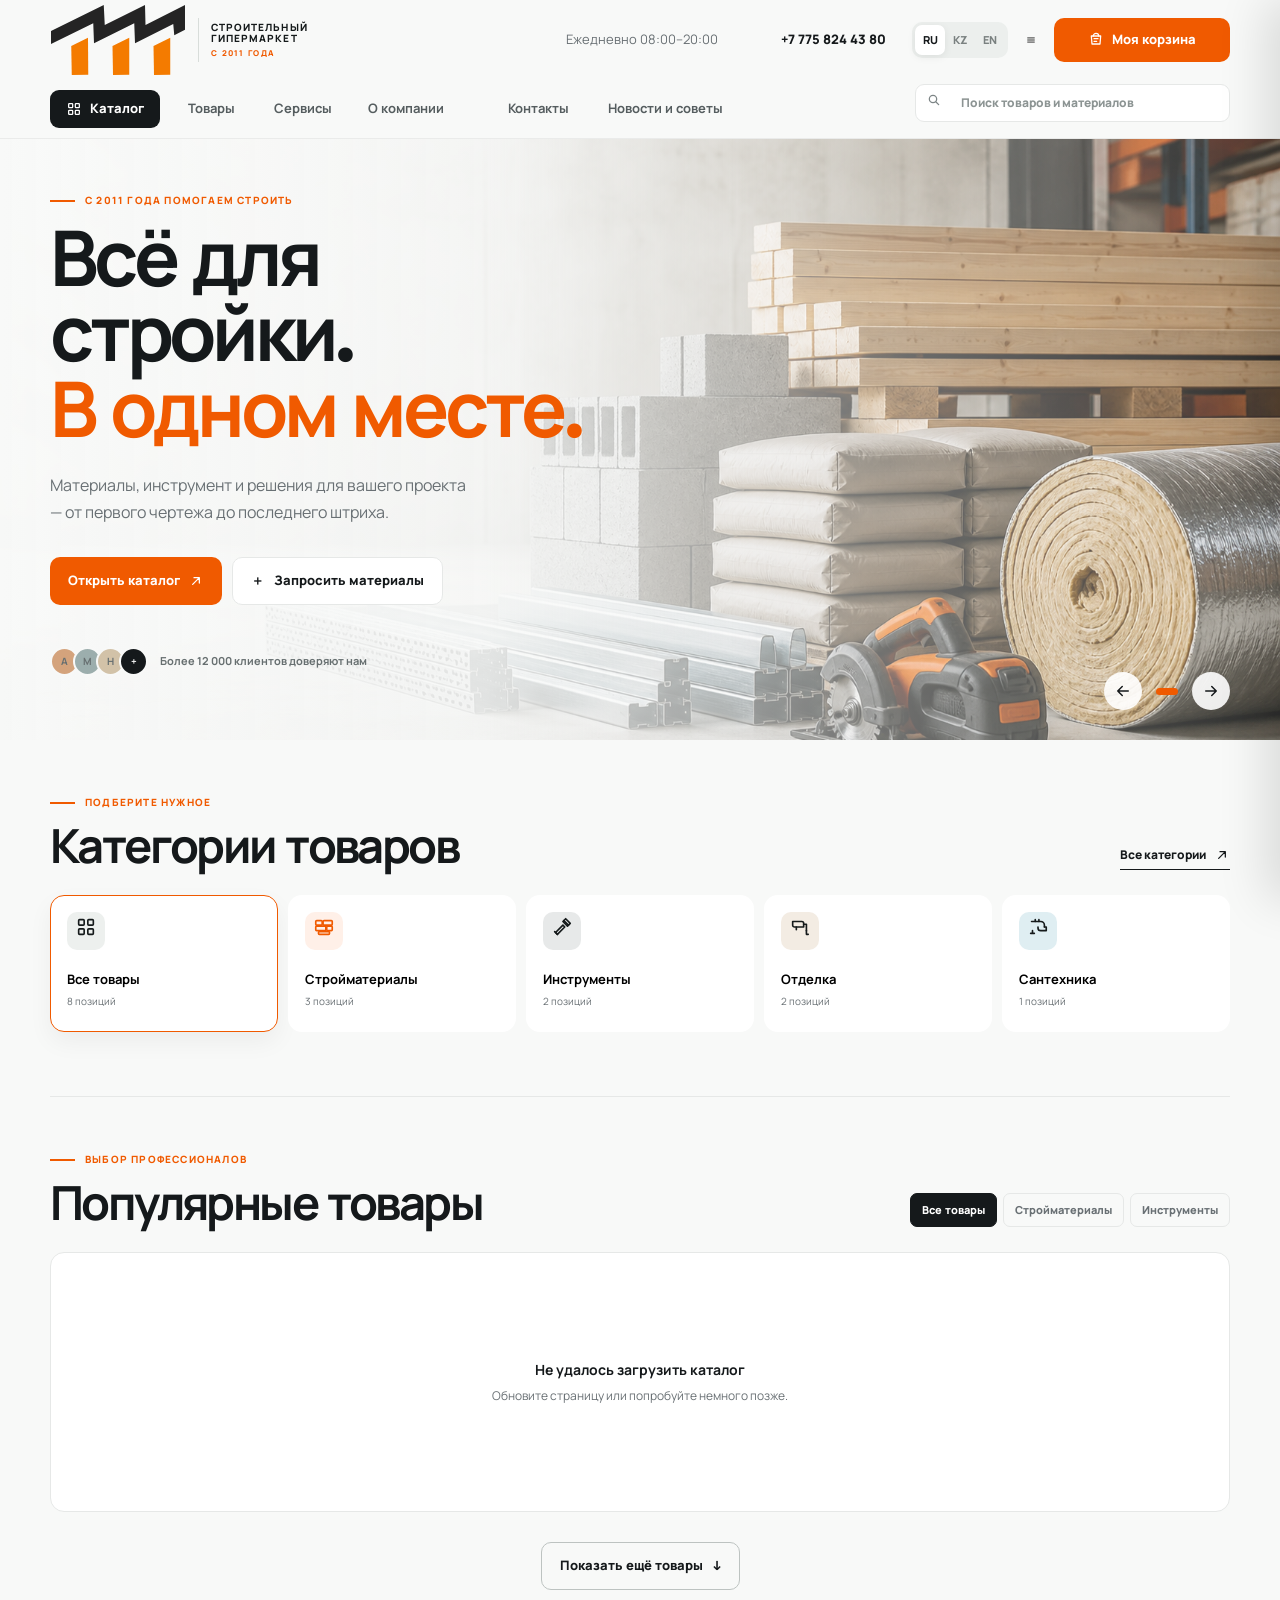
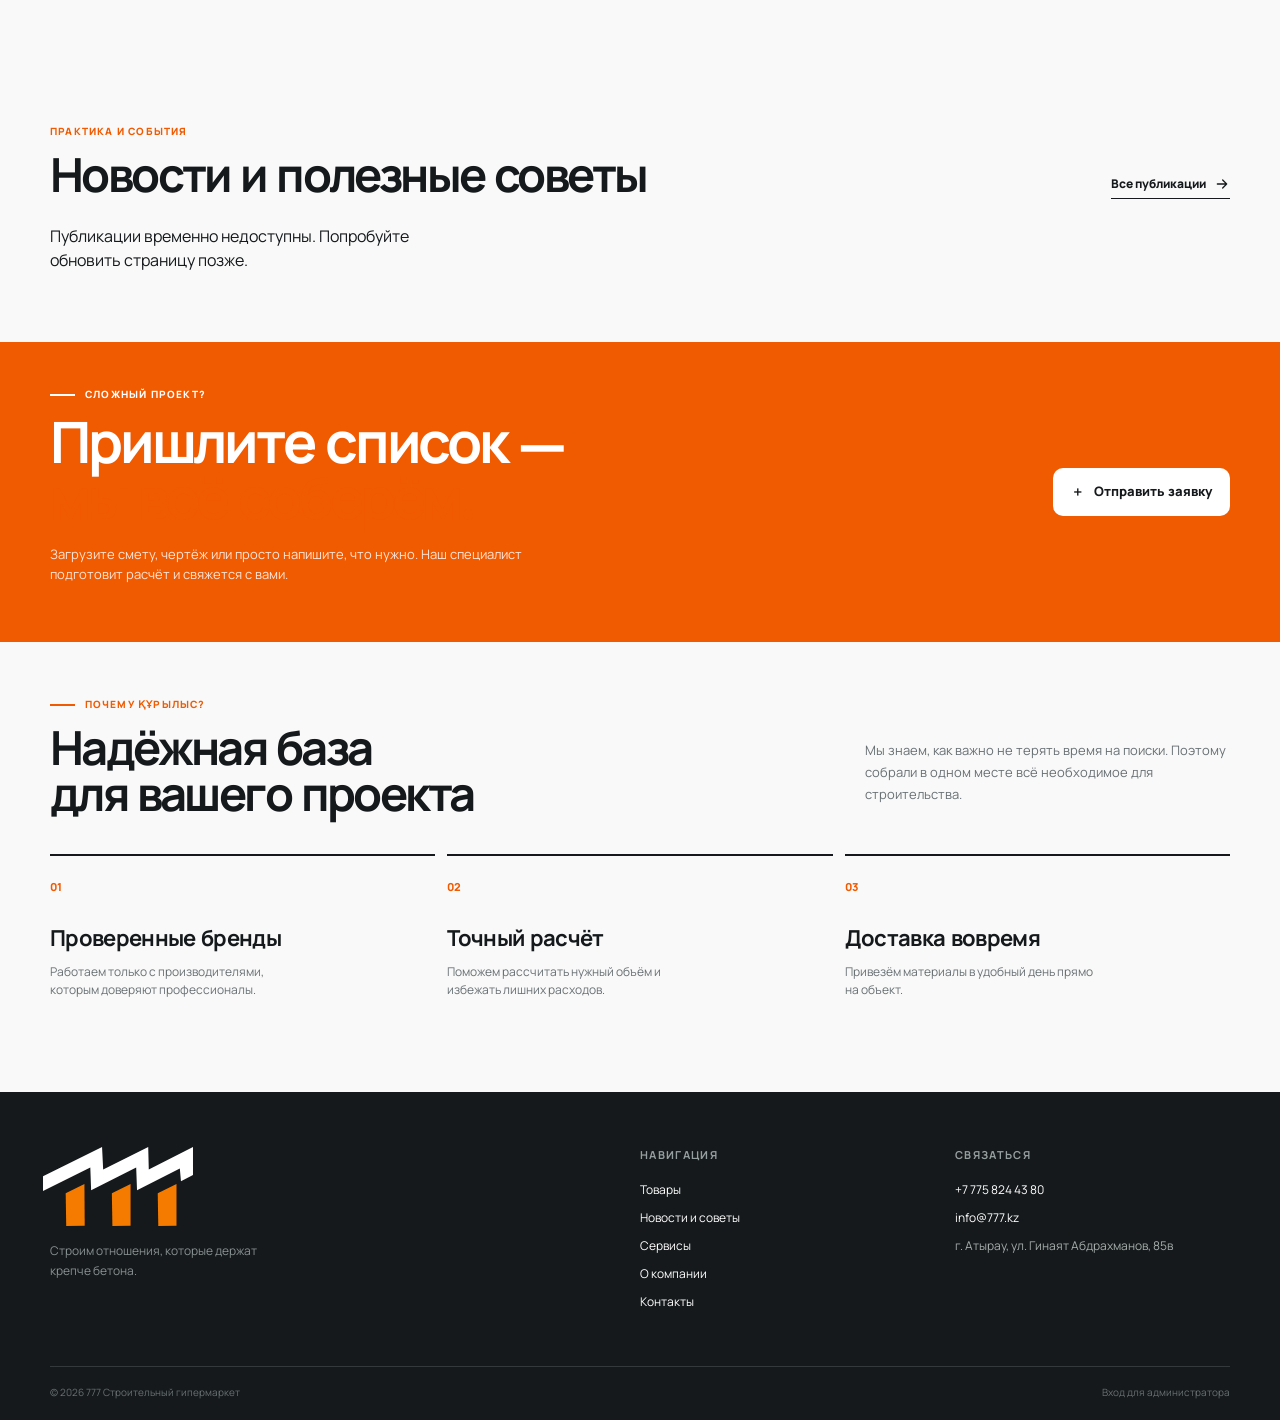
==== commit 84c7fe24: "Keep dropdown category rows evenly spaced with wrapped labels" ====
--- a/index.html
+++ b/index.html
@@ -30,8 +30,8 @@
     <script type="application/ld+json">
       {"@context":"https://schema.org","@graph":[{"@type":"Store","name":"777 — строительный гипермаркет","image":"https://kurylys-hypermarket.pages.dev/assets/building-materials-hero.png","logo":"https://kurylys-hypermarket.pages.dev/assets/main-logo.svg","url":"https://kurylys-hypermarket.pages.dev/","telephone":"+77758244380","email":"info@777.kz","address":{"@type":"PostalAddress","addressLocality":"Атырау","streetAddress":"ул. Гинаят Абдрахманов, 85в","addressCountry":"KZ"},"openingHours":"Mo-Su 08:00-20:00","description":"Строительный гипермаркет: материалы, инструменты, комплектация и расчёт."},{"@type":"WebSite","name":"777 — строительный гипермаркет","url":"https://kurylys-hypermarket.pages.dev/","potentialAction":{"@type":"SearchAction","target":"https://kurylys-hypermarket.pages.dev/catalog.html?search={search_term_string}","query-input":"required name=search_term_string"}}]}
     </script>
-  <link rel="stylesheet" href="storefront.css?v=20261113-language-layout">
-<script src="category-cache.js?v=20261113-merged-categories"></script>
+  <link rel="stylesheet" href="storefront.css?v=20261113-even-menu-rows">
+<script src="category-cache.js?v=20261113-category-order"></script>
 </head>
   <body>
     <div class="announcement"><div class="container announcement__inner"><span class="announcement__dot"></span><span data-i18n="announcement">Доставка по городу от 15 000 ₸ — бесплатно</span><button class="announcement__close" aria-label="Закрыть">×</button></div></div>
@@ -86,6 +86,6 @@
     <script src="icons.js"></script>
     <script src="home-search-runtime.js"></script>
     <script src="footer.js?v=20261112-news"></script>
-  <script src="storefront.js?v=20261112-news-blocks"></script>
+  <script src="storefront.js?v=20261113-category-order"></script>
 </body>
 </html>
--- a/storefront.css
+++ b/storefront.css
@@ -2,7 +2,9 @@
 .catalog-dropdown{position:absolute;top:100%;left:0;right:0;background:#fff;border:1px solid #dce1de;border-top:3px solid #f76300;border-radius:0 0 14px 14px;padding:24px;box-shadow:0 18px 36px #0002;z-index:100;max-height:75vh;overflow:auto;color:#181d1f}
 .catalog-dropdown[hidden]{display:none}
 .catalog-dropdown-top{display:flex;justify-content:space-between;gap:16px;padding-bottom:18px;border-bottom:1px solid #e6e9e7;margin-bottom:18px}
-.catalog-dropdown-grid{display:grid;grid-template-columns:repeat(3,minmax(0,1fr));gap:20px}
+.catalog-dropdown-grid{display:grid;grid-template-columns:repeat(3,minmax(0,1fr));gap:8px 20px;align-items:start}
+.catalog-dropdown-grid>div>details>summary{box-sizing:border-box;min-height:72px;padding-top:12px;padding-bottom:12px}
+.catalog-dropdown-grid>div>a{box-sizing:border-box;min-height:72px;padding-top:12px;padding-bottom:12px}
 .catalog-dropdown a{display:block;padding:10px 8px;color:#181d1f}
 .catalog-dropdown a:hover{color:#c44500;background:#fff6ef}
 .catalog-dropdown summary,.catalog-tree-branch>summary{cursor:pointer;font-weight:600;padding:13px 10px;min-height:44px}
@@ -11,6 +13,35 @@
 .catalog-tree-branch{border-bottom:1px solid #e6e9e7}
 .catalog-tree-branch>summary small{float:right;color:#6b7471}
 .catalog-tree-children{padding-left:12px}
+.catalog-filter-list .catalog-filter{justify-content:flex-start;text-align:left}
+.catalog-filter-list .catalog-filter>span{flex:1;text-align:left;white-space:normal;overflow-wrap:anywhere}
+.catalog-filter-list .catalog-filter>small{margin-left:auto}
+.catalog-filter-list summary,.catalog-dropdown summary,.catalog-dropdown a{text-align:left}
+/* Catalogue text must remain legible at normal browser zoom. */
+.catalog-layout{color:#202827}
+.catalog-layout .catalog-filters>b,.catalog-layout .catalog-results__label{font-size:18px;line-height:1.4}
+.catalog-layout .catalog-filter-list .catalog-filter{min-height:48px;padding:12px 8px;gap:10px;color:#38443f;line-height:1.5}
+.catalog-layout .catalog-filter-list .catalog-filter>span{font-size:15px;font-weight:500}
+.catalog-layout .catalog-filter-list .catalog-filter>small{font-size:13px;color:#526058}
+.catalog-layout .catalog-filter-list .catalog-filter.active{color:#a63b00;background:#fff2e8}
+.catalog-layout .catalog-filter-list .catalog-filter.active>span{font-weight:700}
+.catalog-layout .catalog-tree-branch>summary{font-size:17px;line-height:1.45;padding:14px 8px;color:#202827}
+.catalog-layout .catalog-tree-branch>summary small{font-size:13px;color:#526058;margin-left:8px}
+.catalog-layout .catalog-tree-children{padding-left:14px}
+.catalog-layout .catalog-filter--child::before{flex:0 0 5px;margin-right:0}
+.catalog-layout .catalog-results__top{font-size:15px;line-height:1.5;color:#526058}
+.catalog-layout .catalog-sort-label{font-size:14px;color:#38443f;gap:8px}
+.catalog-layout .catalog-results__top select{font-size:15px;min-height:46px;padding:10px 12px}
+.catalog-layout .product-info h3{font-size:16px;line-height:1.5}
+.catalog-layout .product-info>small{font-size:13px;color:#526058}
+.catalog-layout .empty-state b{font-size:20px;line-height:1.4}
+.catalog-layout .empty-state p{font-size:16px;line-height:1.6;color:#526058}
+.catalog-layout .filter-help>b{font-size:18px}
+.catalog-layout .filter-help p{font-size:14px;line-height:1.6;color:#e0e5e2}
+.catalog-layout .filter-help .button{font-size:14px}
+.catalog-dropdown summary,.catalog-dropdown a{font-size:16px;line-height:1.5}
+.catalog-dropdown .catalog-dropdown-all{font-size:14px}
+@media(min-width:901px){.catalog-layout{grid-template-columns:280px minmax(0,1fr);gap:32px}}
 .catalog-tree-branch[open]>summary{color:#b13d00;background:#fff6ef}
 .news-home{padding-top:70px;padding-bottom:70px}
 .news-grid{display:grid;grid-template-columns:repeat(3,minmax(0,1fr));gap:24px}
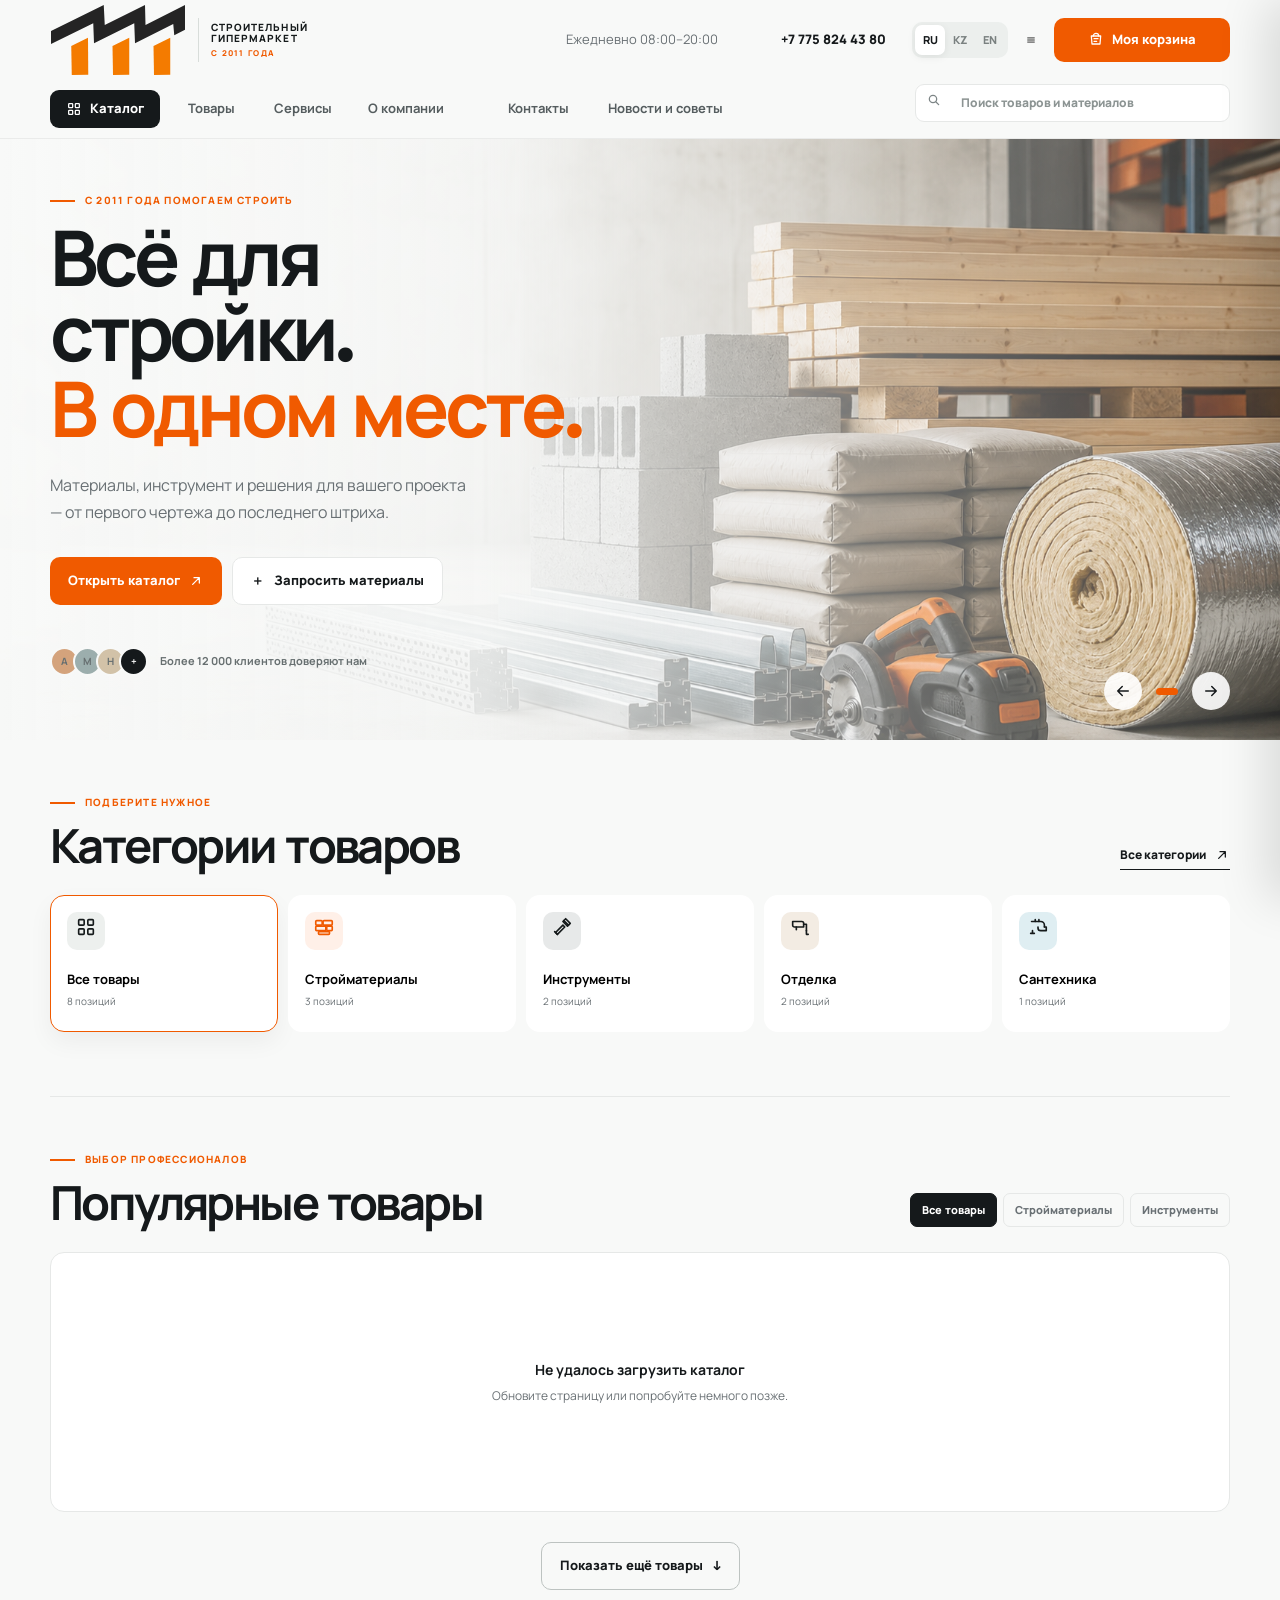
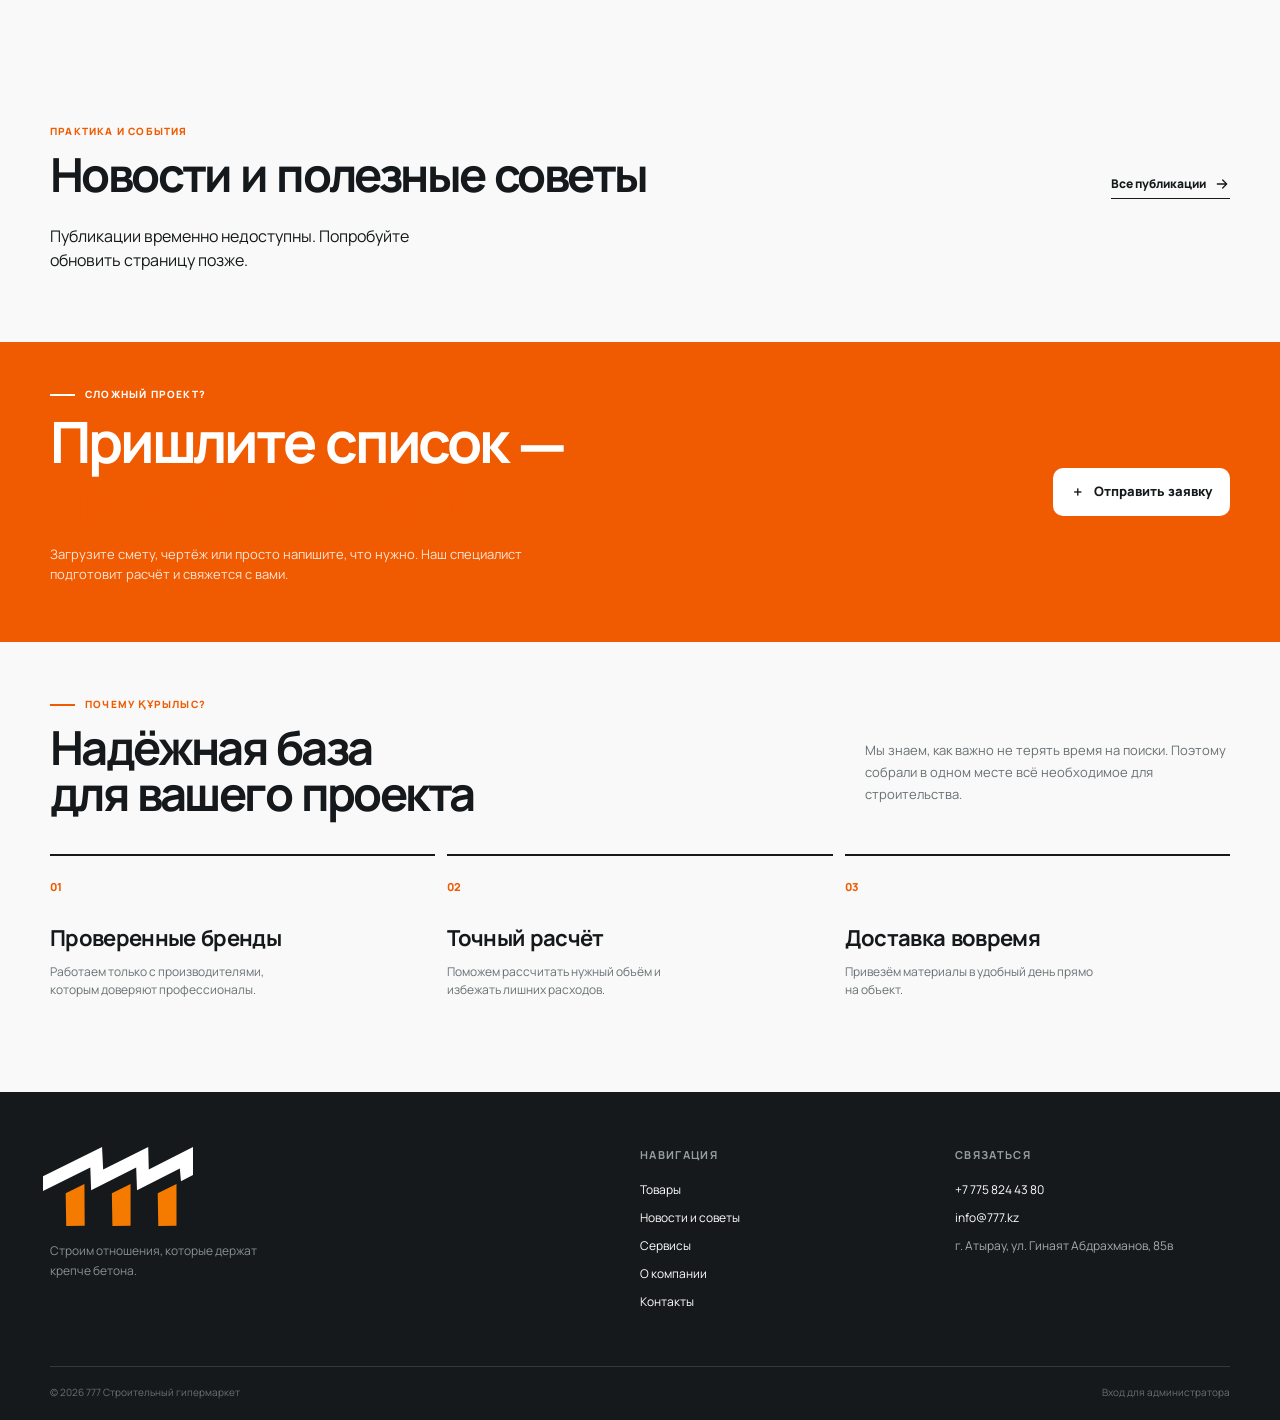
==== commit 97304ac8: "Preserve 1C string product IDs when adding homepage items to cart" ====
--- a/index.html
+++ b/index.html
@@ -74,12 +74,12 @@
     <div class="modal" id="requestModal" aria-hidden="true"><div class="modal__panel"><button class="modal__close" data-close-request aria-label="Закрыть">×</button><p class="eyebrow"><span class="eyebrow__line"></span><span data-i18n="modalEyebrow">Поможем с расчётом</span></p><h2 data-i18n="modalTitle">Запросить материалы</h2><p class="modal__text" data-i18n="modalText">Прикрепите смету, чертёж или список — специалист вернётся с расчётом.</p><form id="requestForm"><label><span data-i18n="nameLabel">Ваше имя</span><input required type="text" placeholder="Алексей" /></label><label><span data-i18n="phoneLabel">Телефон</span><input required type="tel" placeholder="+7 700 000 00 00" /></label><label><span data-i18n="commentLabel">Что вам нужно?</span><textarea rows="3" placeholder="Например: материалы для утепления фасада"></textarea></label><label class="file-drop"><input id="fileInput" type="file" accept=".pdf,.png,.jpg,.jpeg,.xlsx,.doc,.docx" /><span class="file-drop__icon">＋</span><b data-i18n="attach">Прикрепить файл</b><small data-i18n="attachHint">PDF, JPG, PNG, XLSX до 10 МБ</small><em id="fileName"></em></label><button class="button button--primary button--full" type="submit" data-i18n="sendRequest">Отправить заявку ↗</button></form></div></div>
     <div class="toast" id="toast"></div>
     <script src="legacy-hero-guard.js"></script>
-    <script src="cart-store.js?v=20260811-home-cart"></script>
+    <script src="cart-store.js?v=20261113-string-ids"></script>
     <script src="app.js"></script>
     <script src="language-layout.js?v=20261113"></script>
     <script src="catalog-route.js?v=20260814-plesk-route"></script>
     <script src="hero-gallery.js"></script>
-<script src="home-catalog.js?v=20260814-fast-catalog"></script>
+<script src="home-catalog.js?v=20261113-string-ids"></script>
 <script src="home-cart.js?v=20260811-cart-controls"></script>
 <script src="request-queue.js?v=20260814-request-sync"></script>
 <script src="quote-form.js?v=20260811-drawer-client"></script>
